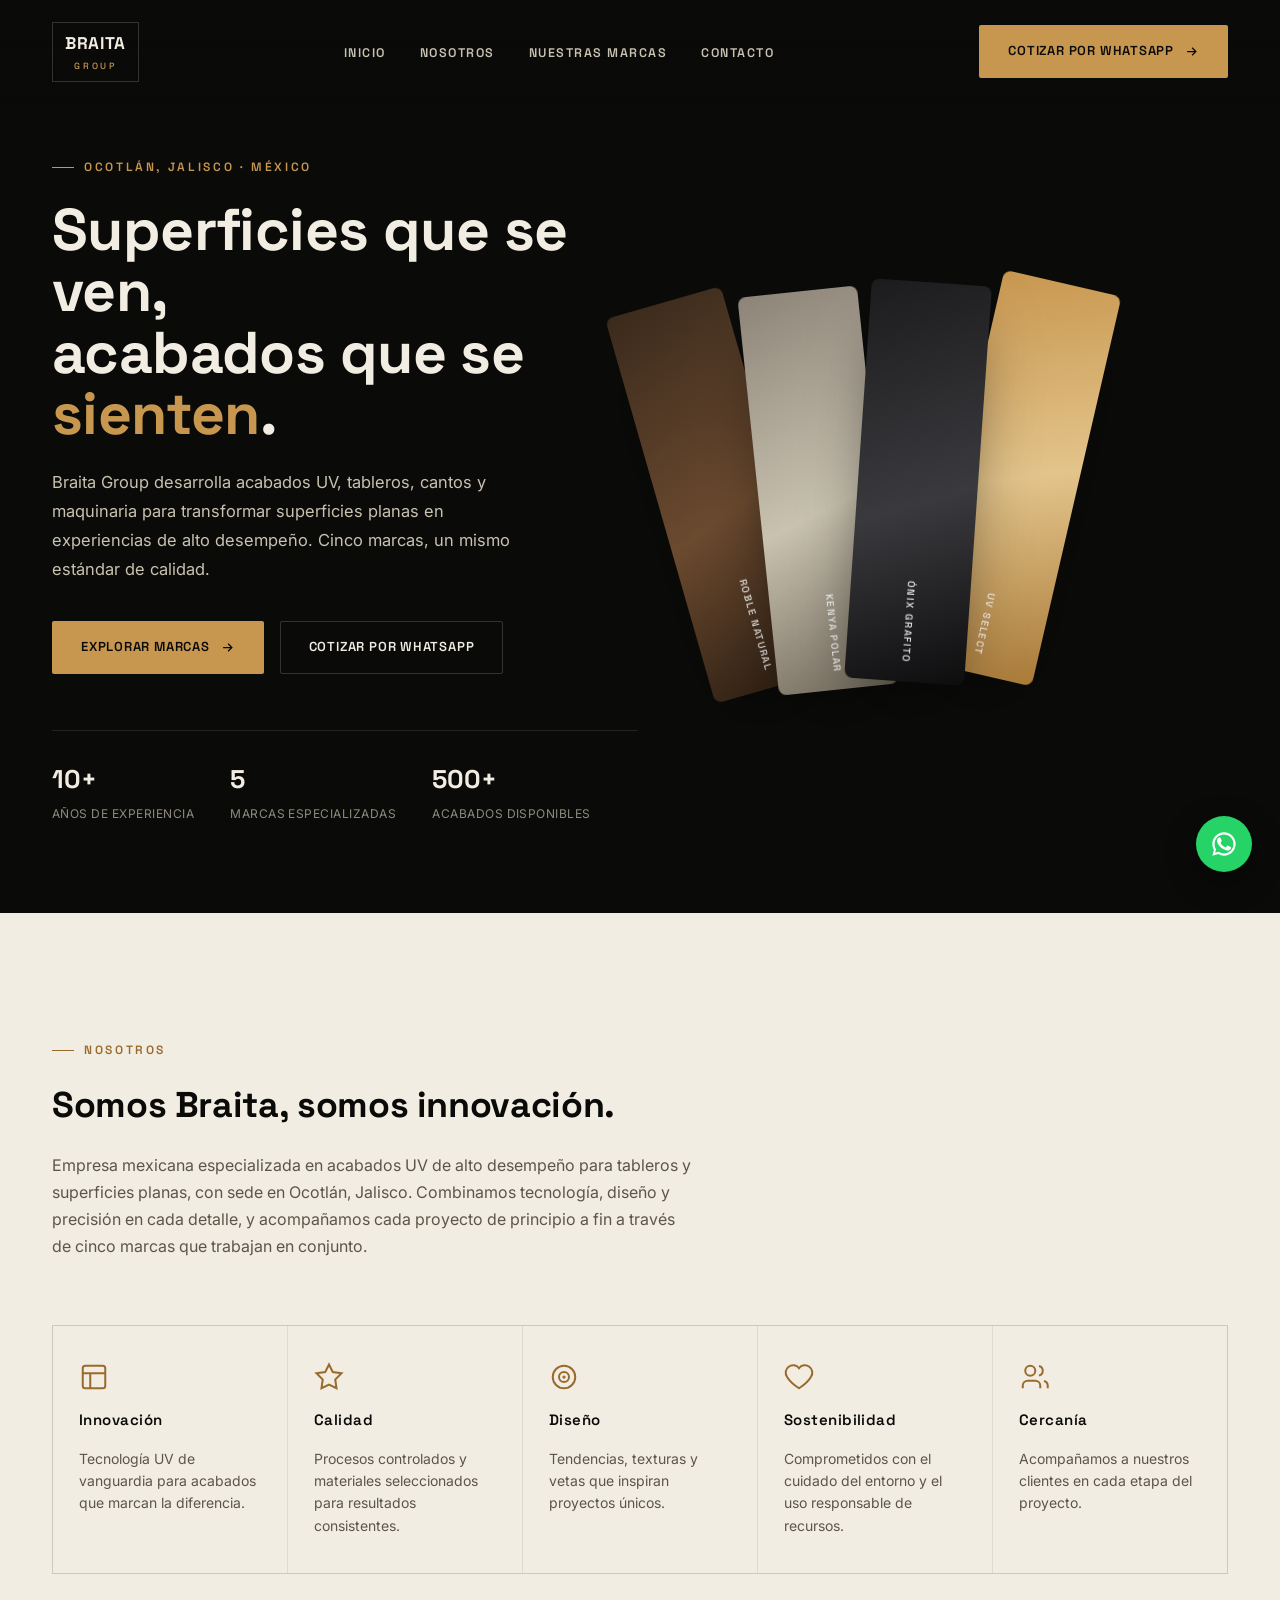
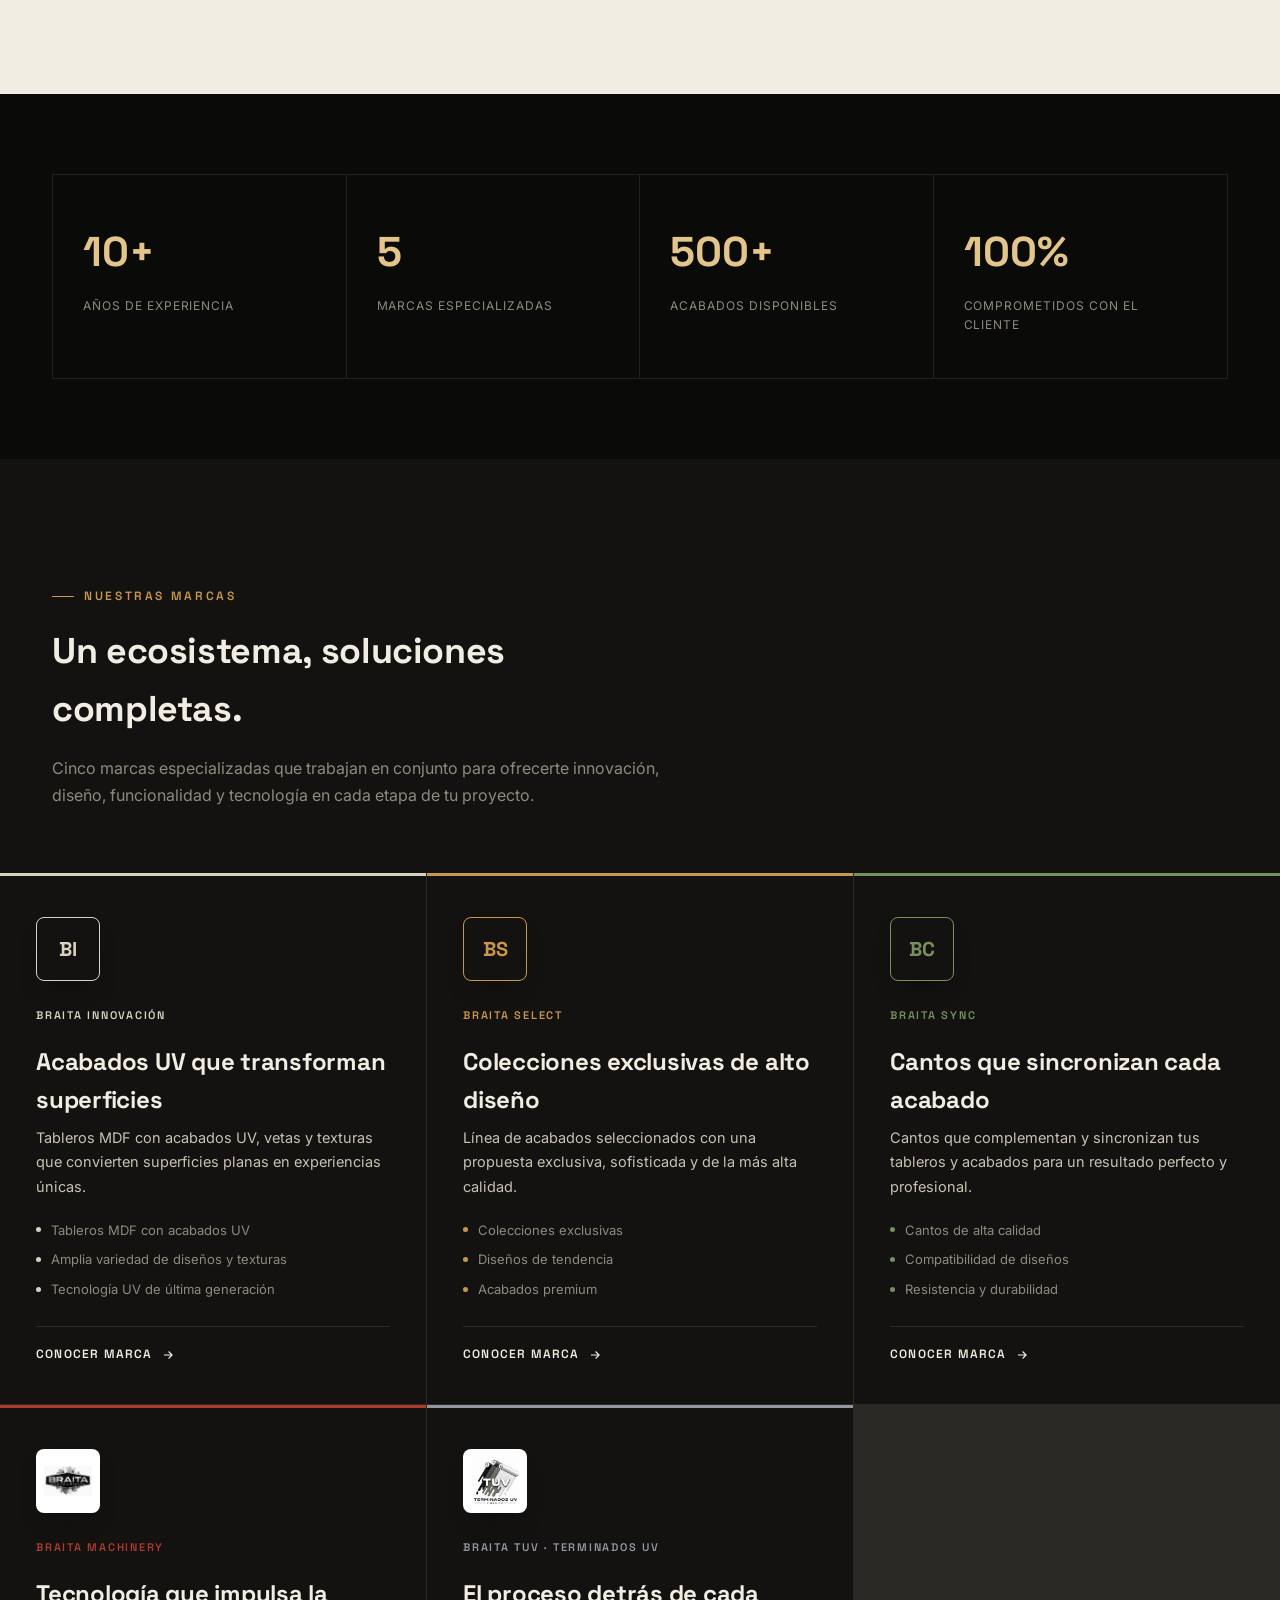
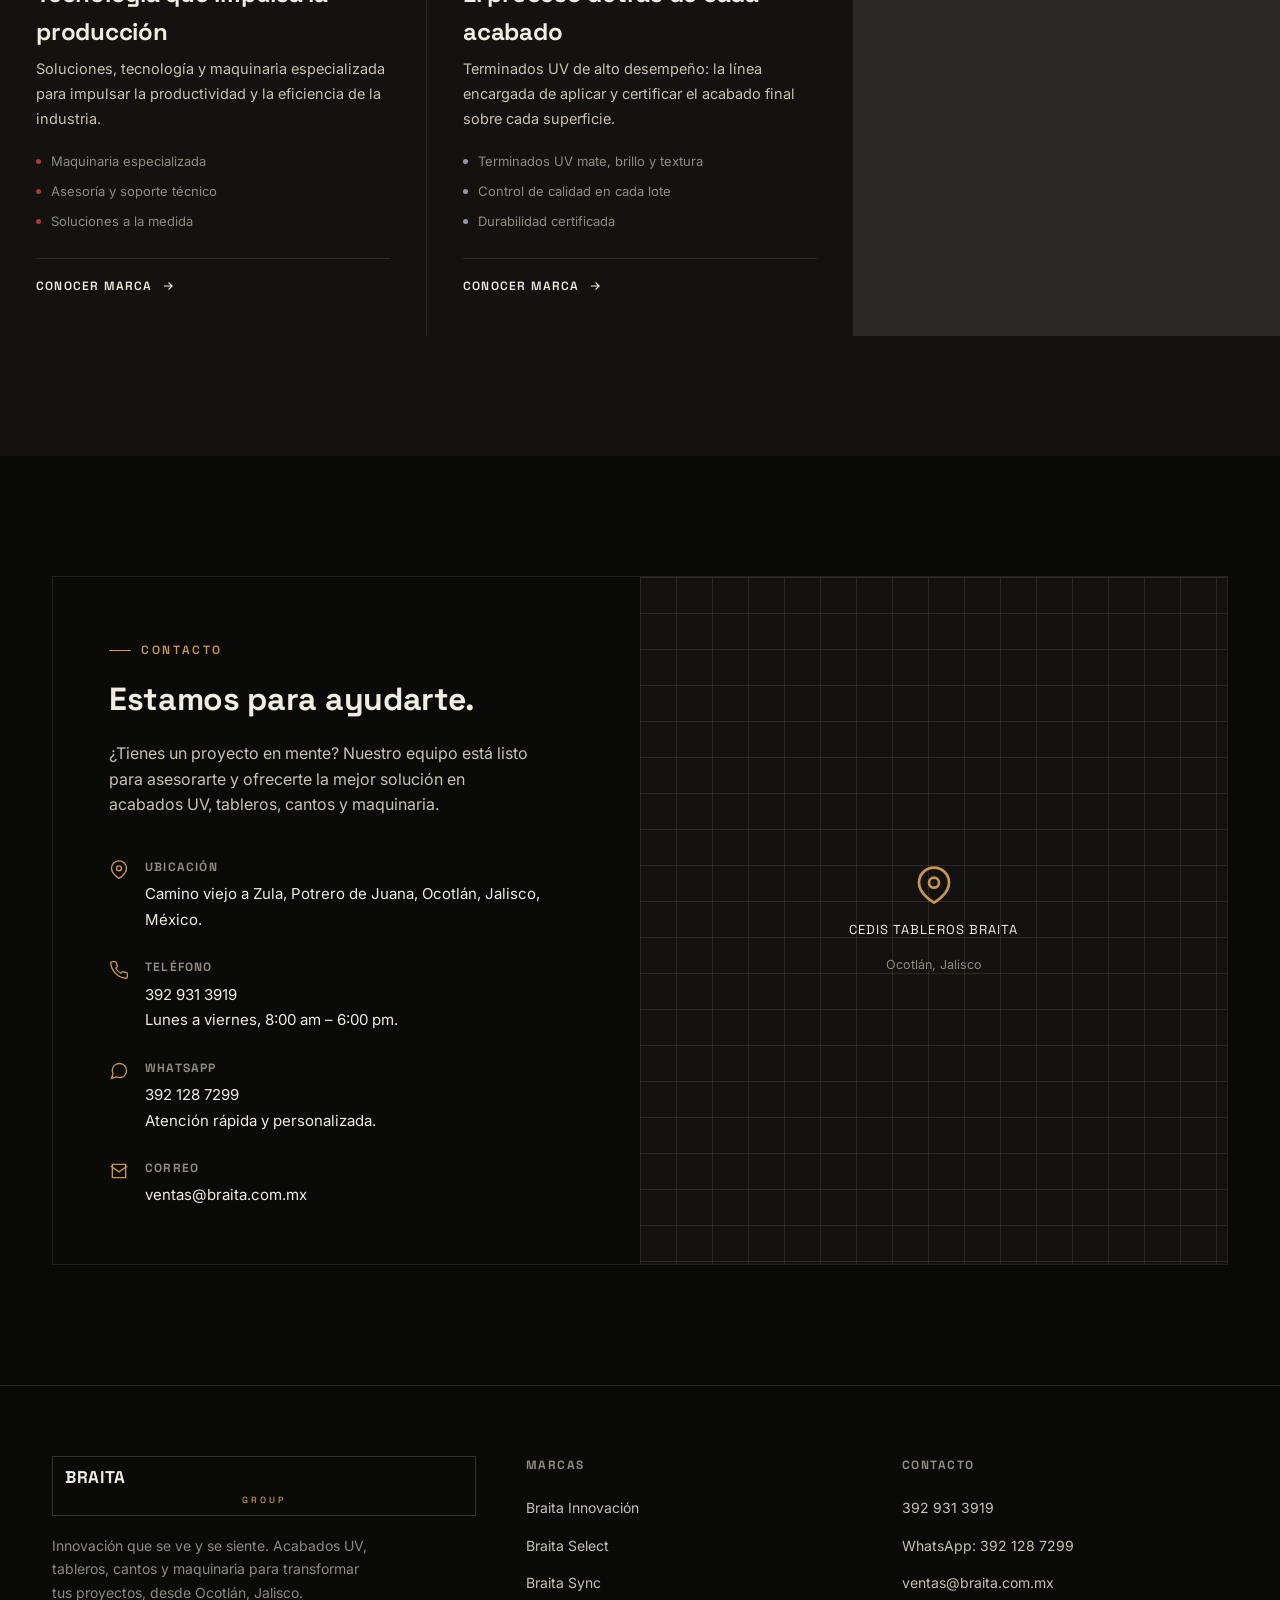
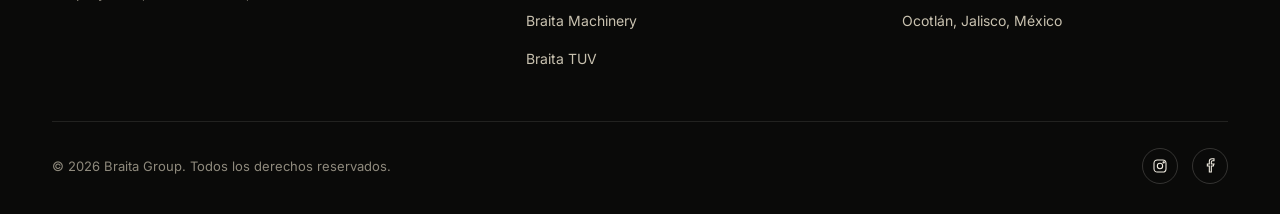
==== index.html @ 239a27f2 "Add files via upload" ====
<!DOCTYPE html>
<html lang="es-MX">
<head>
<meta charset="UTF-8">
<meta name="viewport" content="width=device-width, initial-scale=1.0">
<title>Braita Group — Acabados UV, Tableros y Maquinaria | Ocotlán, Jalisco</title>
<meta name="description" content="Braita Group: acabados UV, tableros MDF, cantos y maquinaria industrial. Cinco marcas especializadas trabajando en conjunto desde Ocotlán, Jalisco.">
<style>
/* ==========================================================================
   BRAITA GROUP — Design tokens
   Display: Space Grotesk / Body: Inter
   ========================================================================== */

@import url('https://fonts.googleapis.com/css2?family=Space+Grotesk:wght@500;600;700&family=Inter:wght@400;500;600&display=swap');

:root{
  /* base */
  --ink-950:#0a0a09;
  --ink-900:#131210;
  --ink-850:#19170f;
  --ink-800:#211e17;
  --line:rgba(243,239,230,0.10);
  --line-strong:rgba(243,239,230,0.18);
  --paper:#f2ede2;
  --paper-dim:#e7e0d0;
  --bone:#c9c2b0;
  --ash:#8f8a7d;

  /* accent */
  --gold:#c8974f;
  --gold-light:#e3c48b;

  /* brand accents */
  --b-innovacion:#d8d2c0;
  --b-select:#c8974f;
  --b-sync:#78915c;
  --b-machinery:#af3a2e;
  --b-tuv:#9497a1;

  --font-display:'Space Grotesk', sans-serif;
  --font-body:'Inter', sans-serif;

  --container:1240px;
  --radius:2px;
  --ease:cubic-bezier(.16,.8,.24,1);
  /* premium, slow, "creamy" curve — soft acceleration, long gentle settle */
  --ease-premium:cubic-bezier(.19,1,.22,1);
  --dur-fast:.4s;
  --dur-medium:.9s;
  --dur-slow:1.4s;
}

*,*::before,*::after{box-sizing:border-box;}
html{scroll-behavior:smooth;}
body{
  margin:0;
  background:var(--ink-950);
  color:var(--paper);
  font-family:var(--font-body);
  font-size:16px;
  line-height:1.6;
  -webkit-font-smoothing:antialiased;
}
img{max-width:100%;display:block;}
a{color:inherit;text-decoration:none;}
ul{list-style:none;margin:0;padding:0;}
h1,h2,h3,h4{font-family:var(--font-display);margin:0;letter-spacing:-0.01em;}
p{margin:0;}
button{font:inherit;}

@media (prefers-reduced-motion: reduce){
  *{animation-duration:0.001ms !important; animation-iteration-count:1 !important; transition-duration:0.001ms !important; scroll-behavior:auto !important;}
}

.wrap{max-width:var(--container);margin:0 auto;padding:0 32px;}

.eyebrow{
  display:inline-flex;align-items:center;gap:10px;
  font-family:var(--font-display);
  font-size:12px;font-weight:600;
  letter-spacing:0.22em;text-transform:uppercase;
  color:var(--gold);
}
.eyebrow::before{
  content:"";width:22px;height:1px;background:var(--gold);
}

.btn{
  display:inline-flex;align-items:center;gap:10px;
  padding:15px 28px;
  font-family:var(--font-display);
  font-size:13px;font-weight:600;
  letter-spacing:0.06em;text-transform:uppercase;
  border-radius:var(--radius);
  border:1px solid transparent;
  cursor:pointer;
  transition:background var(--dur-medium) var(--ease-premium),
             color var(--dur-medium) var(--ease-premium),
             border-color var(--dur-medium) var(--ease-premium),
             transform var(--dur-medium) var(--ease-premium),
             box-shadow var(--dur-medium) var(--ease-premium);
  white-space:nowrap;
}
.btn-primary{background:var(--gold);color:var(--ink-950);}
.btn-primary:hover{background:var(--gold-light);transform:translateY(-2px);box-shadow:0 14px 30px -10px rgba(200,151,79,.45);}
.btn-ghost{border-color:var(--line-strong);color:var(--paper);background:transparent;}
.btn-ghost:hover{border-color:var(--gold);color:var(--gold-light);transform:translateY(-2px);}
.btn svg{width:15px;height:15px;transition:transform var(--dur-medium) var(--ease-premium);}
.btn:hover svg{transform:translateX(4px);}

/* ---------------------------------- HEADER ---------------------------------- */
.site-header{
  position:fixed;top:0;left:0;right:0;z-index:100;
  padding:22px 0;
  background:linear-gradient(180deg, rgba(10,10,9,.92), rgba(10,10,9,0));
  transition:background .35s var(--ease), padding .35s var(--ease), border-color .35s var(--ease);
  border-bottom:1px solid transparent;
}
.site-header.is-scrolled{
  padding:14px 0;
  background:rgba(10,10,9,.86);
  backdrop-filter:blur(10px);
  border-bottom-color:var(--line);
}
.site-header .wrap{display:flex;align-items:center;justify-content:space-between;gap:24px;}

.logo{display:flex;align-items:center;gap:10px;}
.logo-mark{
  border:1px solid var(--line-strong);
  padding:7px 12px;
  font-family:var(--font-display);font-weight:700;font-size:17px;
  letter-spacing:0.04em;
}
.logo-mark span{display:block;font-size:9px;font-weight:500;letter-spacing:0.32em;color:var(--gold);text-align:center;margin-top:2px;}

.main-nav ul{display:flex;gap:34px;}
.main-nav a{
  font-family:var(--font-display);font-size:12.5px;font-weight:600;
  letter-spacing:0.12em;text-transform:uppercase;
  color:var(--bone);
  position:relative;padding-bottom:4px;
  transition:color .25s;
}
.main-nav a::after{
  content:"";position:absolute;left:0;bottom:0;width:0;height:1px;
  background:var(--gold);transition:width .3s var(--ease);
}
.main-nav a:hover{color:var(--paper);}
.main-nav a:hover::after{width:100%;}

.header-actions{display:flex;align-items:center;gap:18px;}
.nav-toggle{display:none;background:none;border:none;color:var(--paper);cursor:pointer;padding:4px;}
.nav-toggle svg{width:24px;height:24px;}

@media (max-width:900px){
  .main-nav{
    position:fixed;inset:0;top:0;
    background:var(--ink-950);
    display:flex;align-items:center;justify-content:center;
    transform:translateX(100%);
    transition:transform .4s var(--ease);
    z-index:99;
  }
  .main-nav.is-open{transform:translateX(0);}
  .main-nav ul{flex-direction:column;align-items:center;gap:30px;}
  .main-nav a{font-size:20px;}
  .header-actions .btn-primary{display:none;}
  .nav-toggle{display:block;z-index:101;}
}

/* ---------------------------------- HERO ---------------------------------- */
.hero{
  position:relative;
  min-height:100vh;
  display:flex;align-items:center;
  padding:150px 0 90px;
  overflow:hidden;
}
.hero .wrap{display:grid;grid-template-columns:1.05fr 0.95fr;gap:60px;align-items:center;}
.hero-copy h1{
  font-size:clamp(2.6rem, 4.6vw, 4.4rem);
  font-weight:700;line-height:1.04;
  color:var(--paper);
}
.hero-copy h1 em{
  font-style:normal;color:var(--gold);
}
.hero-copy .eyebrow{margin-bottom:22px;}
.hero-copy p.lead{
  margin-top:24px;max-width:480px;
  color:var(--bone);font-size:16.5px;line-height:1.75;
}
.hero-actions{display:flex;gap:16px;margin-top:38px;flex-wrap:wrap;}

.hero-meta{display:flex;gap:36px;margin-top:56px;padding-top:28px;border-top:1px solid var(--line);}
.hero-meta div{display:flex;flex-direction:column;gap:4px;}
.hero-meta strong{font-family:var(--font-display);font-size:1.6rem;color:var(--paper);}
.hero-meta span{font-size:12px;letter-spacing:0.04em;color:var(--ash);text-transform:uppercase;}

/* Signature: angled material swatch stack.
   Base position/rotation lives here as a static fallback (no-JS, reduced-motion).
   With JS enabled, script.js drives a single requestAnimationFrame loop that
   blends a slow idle "breathing" float with gentle mouse parallax, writing
   directly to each .swatch's transform — this is the ONLY thing that moves it,
   so there's no fight between CSS :hover rules and JS anymore. */
.swatch-stack{
  position:relative;height:520px;
  display:flex;justify-content:center;align-items:center;
}
.swatch{
  position:absolute;
  width:120px;height:400px;
  border-radius:8px;
  box-shadow:0 30px 70px -22px rgba(0,0,0,.65);
  transition:box-shadow var(--dur-slow) var(--ease-premium);
  will-change:transform;
}
.swatch::after{
  content:attr(data-label);
  position:absolute;bottom:18px;left:50%;transform:translateX(-50%);
  font-family:var(--font-display);font-size:10px;font-weight:600;
  letter-spacing:0.14em;text-transform:uppercase;
  color:rgba(255,255,255,.85);
  writing-mode:vertical-rl;
}
.swatch.s1{background:linear-gradient(160deg,#3b2a1c,#6b4a2f 55%,#2a1c11); left:-40px; transform:rotate(-16deg) translateY(10px);}
.swatch.s2{background:linear-gradient(160deg,#8d8478,#c9c2b0 55%,#726a5c); left:60px;  transform:rotate(-6deg) translateY(-10px); z-index:2;}
.swatch.s3{background:linear-gradient(160deg,#1c1c1e,#3a3a3e 55%,#0d0d0e); left:160px; transform:rotate(4deg) translateY(4px); z-index:3;}
.swatch.s4{background:linear-gradient(160deg,#c8974f,#e3c48b 50%,#a97a38); left:260px; transform:rotate(13deg) translateY(-14px); z-index:1;}
.swatch-stack:hover .swatch{box-shadow:0 40px 90px -20px rgba(0,0,0,.75);}

@media (max-width:900px){
  .hero .wrap{grid-template-columns:1fr;}
  .swatch-stack{height:300px;margin-top:20px;}
  .swatch{width:80px;height:240px;}
  .hero-meta{gap:22px;flex-wrap:wrap;}
}

/* ---------------------------------- SECTION SHELLS ---------------------------------- */
section{position:relative;}
.section-pad{padding:120px 0;}
.band-dark{background:var(--ink-950);}
.band-alt{background:var(--ink-900);}
.band-paper{background:var(--paper);color:var(--ink-950);}
.band-paper .eyebrow{color:#9a6a2c;}
.band-paper .eyebrow::before{background:#9a6a2c;}

.section-head{max-width:640px;margin-bottom:64px;}
.section-head h2{font-size:clamp(1.9rem,2.8vw,2.7rem);font-weight:700;margin-top:16px;}
.section-head p{margin-top:18px;color:var(--ash);font-size:16px;line-height:1.7;}
.band-paper .section-head p{color:#5b5648;}

/* ---------------------------------- ESENCIA (pillars) ---------------------------------- */
.pillars{
  display:grid;grid-template-columns:repeat(5,1fr);gap:1px;
  background:rgba(10,10,9,0.08);
  border:1px solid rgba(10,10,9,0.08);
}
.pillar{
  background:var(--paper);padding:36px 26px;
  display:flex;flex-direction:column;gap:16px;
}
.pillar svg{width:30px;height:30px;stroke:#9a6a2c;}
.pillar h3{font-size:15px;font-weight:600;letter-spacing:0.03em;}
.pillar p{font-size:14px;color:#5b5648;line-height:1.6;}

@media (max-width:900px){
  .pillars{grid-template-columns:repeat(2,1fr);}
}

/* ---------------------------------- STATS ---------------------------------- */
.stats{display:grid;grid-template-columns:repeat(4,1fr);border:1px solid var(--line);}
.stat{
  padding:44px 30px;border-right:1px solid var(--line);
  display:flex;flex-direction:column;gap:10px;
}
.stat:last-child{border-right:none;}
.stat strong{font-family:var(--font-display);font-size:2.6rem;color:var(--gold-light);font-weight:700;}
.stat span{font-size:12px;letter-spacing:0.08em;text-transform:uppercase;color:var(--ash);}

@media (max-width:900px){
  .stats{grid-template-columns:repeat(2,1fr);}
  .stat{border-bottom:1px solid var(--line);}
}

/* ---------------------------------- MARCAS (brand cards) ---------------------------------- */
.brand-grid{display:grid;grid-template-columns:repeat(3,1fr);gap:1px;background:var(--line);}
.brand-card{
  --accent: var(--gold);
  background:var(--ink-900);
  padding:44px 36px 40px;
  min-height:400px;
  display:flex;flex-direction:column;
  position:relative;
  overflow:hidden;
  transition:background var(--dur-slow) var(--ease-premium),
             transform var(--dur-slow) var(--ease-premium),
             box-shadow var(--dur-slow) var(--ease-premium);
}
.brand-card::before{
  content:"";position:absolute;top:0;left:0;right:0;height:3px;
  background:var(--accent);
}
.brand-card::after{
  content:"";position:absolute;right:-40px;top:-40px;width:140px;height:140px;
  border-radius:50%;
  background:var(--accent);opacity:0;filter:blur(40px);
  transition:opacity var(--dur-slow) var(--ease-premium);
}
.brand-card:hover{
  background:var(--ink-850);
  transform:translateY(-8px);
  box-shadow:0 34px 60px -28px rgba(0,0,0,.6);
}
.brand-card:hover::after{opacity:.16;}
.brand-card:hover::after{opacity:.16;}

.brand-card.card-innovacion{--accent:var(--b-innovacion);}
.brand-card.card-select{--accent:var(--b-select);}
.brand-card.card-sync{--accent:var(--b-sync);}
.brand-card.card-machinery{--accent:var(--b-machinery);}
.brand-card.card-tuv{--accent:var(--b-tuv);}

.brand-mark{
  width:64px;height:64px;border-radius:8px;
  background:#fff;
  display:flex;align-items:center;justify-content:center;
  margin-bottom:26px;
  padding:8px;
  box-shadow:0 12px 24px -12px rgba(0,0,0,.5);
}
.brand-mark img{width:100%;height:100%;object-fit:contain;}
.brand-mark.text-mark{
  background:transparent;border:1px solid var(--accent);
  font-family:var(--font-display);font-weight:700;font-size:20px;
  color:var(--accent);
}

.brand-card h3{font-size:1.5rem;font-weight:700;margin-bottom:6px;}
.brand-card .brand-sub{
  font-family:var(--font-display);font-size:11px;font-weight:600;
  letter-spacing:0.16em;text-transform:uppercase;color:var(--accent);
  margin-bottom:18px;
}
.brand-card p.desc{color:var(--bone);font-size:14.5px;line-height:1.7;flex:1;}
.brand-card .feats{margin:20px 0 26px;display:flex;flex-direction:column;gap:9px;}
.brand-card .feats li{
  font-size:13px;color:var(--ash);display:flex;align-items:center;gap:10px;
}
.brand-card .feats li::before{
  content:"";width:5px;height:5px;background:var(--accent);border-radius:50%;flex:none;
}
.brand-card .card-link{
  margin-top:auto;
  display:inline-flex;align-items:center;gap:8px;
  font-family:var(--font-display);font-size:12px;font-weight:600;
  letter-spacing:0.1em;text-transform:uppercase;
  color:var(--paper);
  padding-top:18px;border-top:1px solid var(--line);
}
.brand-card .card-link svg{width:14px;height:14px;transition:transform .3s var(--ease);}
.brand-card:hover .card-link svg{transform:translateX(4px);}
.brand-card.card-wide{grid-column:span 1;}

@media (max-width:1050px){
  .brand-grid{grid-template-columns:repeat(2,1fr);}
}
@media (max-width:640px){
  .brand-grid{grid-template-columns:1fr;}
}

/* ---------------------------------- UBICACION / CONTACTO ---------------------------------- */
.contact-block{
  display:grid;grid-template-columns:1fr 1fr;gap:0;
  border:1px solid var(--line);
}
.contact-info{padding:56px;}
.contact-info h2{font-size:2rem;margin-top:14px;}
.contact-info p.lead{color:var(--bone);margin-top:16px;max-width:420px;}
.info-list{margin-top:40px;display:flex;flex-direction:column;gap:26px;}
.info-list .row{display:flex;gap:16px;align-items:flex-start;}
.info-list svg{width:20px;height:20px;stroke:var(--gold);flex:none;margin-top:2px;}
.info-list strong{display:block;font-family:var(--font-display);font-size:12px;letter-spacing:0.1em;text-transform:uppercase;color:var(--ash);margin-bottom:4px;}
.info-list span, .info-list a{font-size:15px;color:var(--paper);}

.map-visual{
  position:relative;background:var(--ink-900);
  display:flex;align-items:center;justify-content:center;
  min-height:380px;
  background-image:
    linear-gradient(var(--line) 1px, transparent 1px),
    linear-gradient(90deg, var(--line) 1px, transparent 1px);
  background-size:36px 36px;
}
.map-pin{display:flex;flex-direction:column;align-items:center;gap:14px;}
.map-pin svg{width:40px;height:40px;stroke:var(--gold);animation:pulse-pin 2.6s ease-in-out infinite;}
.map-pin span{font-family:var(--font-display);font-size:13px;letter-spacing:0.08em;text-transform:uppercase;color:var(--paper);}
.map-pin small{color:var(--ash);font-size:12.5px;}
@keyframes pulse-pin{0%,100%{transform:translateY(0);}50%{transform:translateY(-8px);}}

@media (max-width:900px){
  .contact-block{grid-template-columns:1fr;}
  .contact-info{padding:40px 28px;}
}

/* ---------------------------------- FOOTER ---------------------------------- */
.site-footer{background:var(--ink-950);border-top:1px solid var(--line);padding:70px 0 30px;}
.footer-top{display:grid;grid-template-columns:1.3fr 1fr 1fr;gap:50px;padding-bottom:50px;border-bottom:1px solid var(--line);}
.footer-brand p{color:var(--ash);margin-top:18px;max-width:320px;font-size:14px;line-height:1.7;}
.footer-col h4{font-family:var(--font-display);font-size:12px;letter-spacing:0.12em;text-transform:uppercase;color:var(--ash);margin-bottom:20px;}
.footer-col ul{display:flex;flex-direction:column;gap:12px;}
.footer-col a{font-size:14px;color:var(--bone);transition:color .2s;}
.footer-col a:hover{color:var(--gold-light);}
.footer-bottom{display:flex;justify-content:space-between;align-items:center;padding-top:26px;flex-wrap:wrap;gap:16px;}
.footer-bottom p{font-size:13px;color:var(--ash);}
.socials{display:flex;gap:14px;}
.socials a{
  width:36px;height:36px;border:1px solid var(--line-strong);border-radius:50%;
  display:flex;align-items:center;justify-content:center;transition:all .25s;
}
.socials a:hover{border-color:var(--gold);color:var(--gold-light);}
.socials svg{width:16px;height:16px;}

@media (max-width:900px){
  .footer-top{grid-template-columns:1fr;gap:36px;}
}

/* ---------------------------------- WHATSAPP FAB ---------------------------------- */
.wa-fab{
  position:fixed;bottom:28px;right:28px;z-index:90;
  width:56px;height:56px;border-radius:50%;
  background:#25D366;display:flex;align-items:center;justify-content:center;
  box-shadow:0 10px 30px rgba(0,0,0,.4);
  transition:transform .25s var(--ease);
}
.wa-fab:hover{transform:scale(1.08);}
.wa-fab svg{width:28px;height:28px;fill:#fff;}

/* ---------------------------------- REVEAL ---------------------------------- */
.reveal{
  opacity:0;
  transform:translateY(34px) scale(.985);
  filter:blur(6px);
  transition:opacity var(--dur-slow) var(--ease-premium),
             transform var(--dur-slow) var(--ease-premium),
             filter var(--dur-slow) var(--ease-premium);
}
.reveal.is-visible{opacity:1;transform:translateY(0) scale(1);filter:blur(0);}

/* stagger children of the brand grid so cards arrive one after another */
.brand-grid.reveal.is-visible .brand-card{
  animation:card-rise var(--dur-slow) var(--ease-premium) both;
}
.brand-grid .brand-card:nth-child(1){animation-delay:.05s;}
.brand-grid .brand-card:nth-child(2){animation-delay:.15s;}
.brand-grid .brand-card:nth-child(3){animation-delay:.25s;}
.brand-grid .brand-card:nth-child(4){animation-delay:.35s;}
.brand-grid .brand-card:nth-child(5){animation-delay:.45s;}
@keyframes card-rise{
  from{opacity:0;transform:translateY(26px);}
  to{opacity:1;transform:translateY(0);}
}

</style>
</head>
<body>

<!-- ============================= HEADER ============================= -->
<header class="site-header">
  <div class="wrap">
    <a href="index.html" class="logo">
      <div class="logo-mark">BRAITA<span>GROUP</span></div>
    </a>

    <nav class="main-nav">
      <ul>
        <li><a href="index.html">Inicio</a></li>
        <li><a href="#nosotros">Nosotros</a></li>
        <li><a href="#marcas">Nuestras Marcas</a></li>
        <li><a href="#ubicacion">Contacto</a></li>
      </ul>
    </nav>

    <div class="header-actions">
      <a class="btn btn-primary" href="https://wa.me/523921287299" target="_blank" rel="noopener">
        Cotizar por WhatsApp
        <svg viewBox="0 0 24 24" fill="none" stroke="currentColor" stroke-width="2"><path d="M5 12h14M13 6l6 6-6 6"/></svg>
      </a>
      <button class="nav-toggle" aria-label="Abrir menú" aria-expanded="false">
        <svg viewBox="0 0 24 24" fill="none" stroke="currentColor" stroke-width="2"><path d="M4 6h16M4 12h16M4 18h16"/></svg>
      </button>
    </div>
  </div>
</header>

<main>

  <!-- ============================= HERO ============================= -->
  <section class="hero">
    <div class="wrap">
      <div class="hero-copy">
        <span class="eyebrow">Ocotlán, Jalisco · México</span>
        <h1>Superficies que se ven,<br>acabados que se <em>sienten</em>.</h1>
        <p class="lead">Braita Group desarrolla acabados UV, tableros, cantos y maquinaria para transformar superficies planas en experiencias de alto desempeño. Cinco marcas, un mismo estándar de calidad.</p>
        <div class="hero-actions">
          <a class="btn btn-primary" href="#marcas">
            Explorar marcas
            <svg viewBox="0 0 24 24" fill="none" stroke="currentColor" stroke-width="2"><path d="M5 12h14M13 6l6 6-6 6"/></svg>
          </a>
          <a class="btn btn-ghost" href="https://wa.me/523921287299" target="_blank" rel="noopener">Cotizar por WhatsApp</a>
        </div>

        <div class="hero-meta">
          <div><strong>10+</strong><span>Años de experiencia</span></div>
          <div><strong>5</strong><span>Marcas especializadas</span></div>
          <div><strong>500+</strong><span>Acabados disponibles</span></div>
        </div>
      </div>

      <div class="swatch-stack" aria-hidden="true">
        <div class="swatch s1" data-label="Roble Natural"></div>
        <div class="swatch s2" data-label="Kenya Polar"></div>
        <div class="swatch s3" data-label="Ónix Grafito"></div>
        <div class="swatch s4" data-label="UV Select"></div>
      </div>
    </div>
  </section>

  <!-- ============================= NOSOTROS ============================= -->
  <section id="nosotros" class="band-paper section-pad">
    <div class="wrap">
      <div class="section-head reveal">
        <span class="eyebrow">Nosotros</span>
        <h2>Somos Braita, somos innovación.</h2>
        <p>Empresa mexicana especializada en acabados UV de alto desempeño para tableros y superficies planas, con sede en Ocotlán, Jalisco. Combinamos tecnología, diseño y precisión en cada detalle, y acompañamos cada proyecto de principio a fin a través de cinco marcas que trabajan en conjunto.</p>
      </div>

      <div class="pillars reveal">
        <div class="pillar">
          <svg viewBox="0 0 24 24" fill="none" stroke-width="1.6"><rect x="3" y="3" width="18" height="18" rx="2"/><path d="M3 9h18M9 21V9"/></svg>
          <h3>Innovación</h3>
          <p>Tecnología UV de vanguardia para acabados que marcan la diferencia.</p>
        </div>
        <div class="pillar">
          <svg viewBox="0 0 24 24" fill="none" stroke-width="1.6"><path d="M12 2l3 6 7 1-5 5 1 7-6-3-6 3 1-7-5-5 7-1z"/></svg>
          <h3>Calidad</h3>
          <p>Procesos controlados y materiales seleccionados para resultados consistentes.</p>
        </div>
        <div class="pillar">
          <svg viewBox="0 0 24 24" fill="none" stroke-width="1.6"><circle cx="12" cy="12" r="9"/><circle cx="12" cy="12" r="4"/><circle cx="12" cy="12" r="0.5" fill="currentColor"/></svg>
          <h3>Diseño</h3>
          <p>Tendencias, texturas y vetas que inspiran proyectos únicos.</p>
        </div>
        <div class="pillar">
          <svg viewBox="0 0 24 24" fill="none" stroke-width="1.6"><path d="M12 21s-7-4.5-9.5-9A5.5 5.5 0 0112 5a5.5 5.5 0 019.5 7c-2.5 4.5-9.5 9-9.5 9z"/></svg>
          <h3>Sostenibilidad</h3>
          <p>Comprometidos con el cuidado del entorno y el uso responsable de recursos.</p>
        </div>
        <div class="pillar">
          <svg viewBox="0 0 24 24" fill="none" stroke-width="1.6"><path d="M17 21v-2a4 4 0 00-4-4H7a4 4 0 00-4 4v2"/><circle cx="9" cy="7" r="4"/><path d="M23 21v-2a4 4 0 00-3-3.87"/><path d="M16 3.13a4 4 0 010 7.75"/></svg>
          <h3>Cercanía</h3>
          <p>Acompañamos a nuestros clientes en cada etapa del proyecto.</p>
        </div>
      </div>
    </div>
  </section>

  <!-- ============================= STATS ============================= -->
  <section class="band-dark section-pad" style="padding-top:80px;padding-bottom:80px;">
    <div class="wrap reveal">
      <div class="stats">
        <div class="stat"><strong>10+</strong><span>Años de experiencia</span></div>
        <div class="stat"><strong>5</strong><span>Marcas especializadas</span></div>
        <div class="stat"><strong>500+</strong><span>Acabados disponibles</span></div>
        <div class="stat"><strong>100%</strong><span>Comprometidos con el cliente</span></div>
      </div>
    </div>
  </section>

  <!-- ============================= MARCAS ============================= -->
  <section id="marcas" class="band-alt section-pad">
    <div class="wrap">
      <div class="section-head reveal">
        <span class="eyebrow">Nuestras marcas</span>
        <h2>Un ecosistema, soluciones completas.</h2>
        <p>Cinco marcas especializadas que trabajan en conjunto para ofrecerte innovación, diseño, funcionalidad y tecnología en cada etapa de tu proyecto.</p>
      </div>
    </div>

    <div class="brand-grid reveal">

      <!-- Innovación -->
      <a href="braita-innovacion.html" class="brand-card card-innovacion">
        <div class="brand-mark text-mark">BI</div>
        <div class="brand-sub">Braita Innovación</div>
        <h3>Acabados UV que transforman superficies</h3>
        <p class="desc">Tableros MDF con acabados UV, vetas y texturas que convierten superficies planas en experiencias únicas.</p>
        <ul class="feats">
          <li>Tableros MDF con acabados UV</li>
          <li>Amplia variedad de diseños y texturas</li>
          <li>Tecnología UV de última generación</li>
        </ul>
        <span class="card-link">Conocer marca <svg viewBox="0 0 24 24" fill="none" stroke="currentColor" stroke-width="2"><path d="M5 12h14M13 6l6 6-6 6"/></svg></span>
      </a>

      <!-- Select -->
      <a href="braita-select.html" class="brand-card card-select">
        <div class="brand-mark text-mark">BS</div>
        <div class="brand-sub">Braita Select</div>
        <h3>Colecciones exclusivas de alto diseño</h3>
        <p class="desc">Línea de acabados seleccionados con una propuesta exclusiva, sofisticada y de la más alta calidad.</p>
        <ul class="feats">
          <li>Colecciones exclusivas</li>
          <li>Diseños de tendencia</li>
          <li>Acabados premium</li>
        </ul>
        <span class="card-link">Conocer marca <svg viewBox="0 0 24 24" fill="none" stroke="currentColor" stroke-width="2"><path d="M5 12h14M13 6l6 6-6 6"/></svg></span>
      </a>

      <!-- Sync -->
      <a href="braita-sync.html" class="brand-card card-sync">
        <div class="brand-mark text-mark">BC</div>
        <div class="brand-sub">Braita Sync</div>
        <h3>Cantos que sincronizan cada acabado</h3>
        <p class="desc">Cantos que complementan y sincronizan tus tableros y acabados para un resultado perfecto y profesional.</p>
        <ul class="feats">
          <li>Cantos de alta calidad</li>
          <li>Compatibilidad de diseños</li>
          <li>Resistencia y durabilidad</li>
        </ul>
        <span class="card-link">Conocer marca <svg viewBox="0 0 24 24" fill="none" stroke="currentColor" stroke-width="2"><path d="M5 12h14M13 6l6 6-6 6"/></svg></span>
      </a>

      <!-- Machinery -->
      <a href="braita-machinery.html" class="brand-card card-machinery">
        <div class="brand-mark"><img src="[data-uri]" alt="Braita Machinery"></div>
        <div class="brand-sub">Braita Machinery</div>
        <h3>Tecnología que impulsa la producción</h3>
        <p class="desc">Soluciones, tecnología y maquinaria especializada para impulsar la productividad y la eficiencia de la industria.</p>
        <ul class="feats">
          <li>Maquinaria especializada</li>
          <li>Asesoría y soporte técnico</li>
          <li>Soluciones a la medida</li>
        </ul>
        <span class="card-link">Conocer marca <svg viewBox="0 0 24 24" fill="none" stroke="currentColor" stroke-width="2"><path d="M5 12h14M13 6l6 6-6 6"/></svg></span>
      </a>

      <!-- TUV -->
      <a href="braita-tuv.html" class="brand-card card-tuv">
        <div class="brand-mark"><img src="[data-uri]" alt="Braita TUV — Terminados UV"></div>
        <div class="brand-sub">Braita TUV · Terminados UV</div>
        <h3>El proceso detrás de cada acabado</h3>
        <p class="desc">Terminados UV de alto desempeño: la línea encargada de aplicar y certificar el acabado final sobre cada superficie.</p>
        <ul class="feats">
          <li>Terminados UV mate, brillo y textura</li>
          <li>Control de calidad en cada lote</li>
          <li>Durabilidad certificada</li>
        </ul>
        <span class="card-link">Conocer marca <svg viewBox="0 0 24 24" fill="none" stroke="currentColor" stroke-width="2"><path d="M5 12h14M13 6l6 6-6 6"/></svg></span>
      </a>

    </div>
  </section>

  <!-- ============================= UBICACIÓN / CONTACTO ============================= -->
  <section id="ubicacion" class="band-dark section-pad">
    <div class="wrap reveal">
      <div class="contact-block">
        <div class="contact-info">
          <span class="eyebrow">Contacto</span>
          <h2>Estamos para ayudarte.</h2>
          <p class="lead">¿Tienes un proyecto en mente? Nuestro equipo está listo para asesorarte y ofrecerte la mejor solución en acabados UV, tableros, cantos y maquinaria.</p>

          <div class="info-list">
            <div class="row">
              <svg viewBox="0 0 24 24" fill="none" stroke-width="1.6"><path d="M21 10c0 7-9 12-9 12s-9-5-9-12a9 9 0 1118 0z"/><circle cx="12" cy="10" r="3"/></svg>
              <div><strong>Ubicación</strong><span>Camino viejo a Zula, Potrero de Juana, Ocotlán, Jalisco, México.</span></div>
            </div>
            <div class="row">
              <svg viewBox="0 0 24 24" fill="none" stroke-width="1.6"><path d="M22 16.92v3a2 2 0 01-2.18 2 19.79 19.79 0 01-8.63-3.07 19.5 19.5 0 01-6-6 19.79 19.79 0 01-3.07-8.67A2 2 0 014.11 2h3a2 2 0 012 1.72c.127.96.361 1.903.7 2.81a2 2 0 01-.45 2.11L8.09 9.91a16 16 0 006 6l1.27-1.27a2 2 0 012.11-.45c.907.339 1.85.573 2.81.7A2 2 0 0122 16.92z"/></svg>
              <div><strong>Teléfono</strong><a href="tel:+523929313919">392 931 3919</a><br><span>Lunes a viernes, 8:00 am – 6:00 pm.</span></div>
            </div>
            <div class="row">
              <svg viewBox="0 0 24 24" fill="none" stroke-width="1.6"><path d="M21 11.5a8.38 8.38 0 01-.9 3.8 8.5 8.5 0 01-7.6 4.7 8.38 8.38 0 01-3.8-.9L3 21l1.9-5.7a8.38 8.38 0 01-.9-3.8 8.5 8.5 0 014.7-7.6 8.38 8.38 0 013.8-.9h.5a8.48 8.48 0 018 8v.5z"/></svg>
              <div><strong>WhatsApp</strong><a href="https://wa.me/523921287299" target="_blank" rel="noopener">392 128 7299</a><br><span>Atención rápida y personalizada.</span></div>
            </div>
            <div class="row">
              <svg viewBox="0 0 24 24" fill="none" stroke-width="1.6"><path d="M4 4h16v16H4z"/><path d="M22 6l-10 7L2 6"/></svg>
              <div><strong>Correo</strong><a href="mailto:ventas@braita.com.mx">ventas@braita.com.mx</a></div>
            </div>
          </div>
        </div>

        <div class="map-visual">
          <div class="map-pin">
            <svg viewBox="0 0 24 24" fill="none" stroke-width="1.6"><path d="M21 10c0 7-9 12-9 12s-9-5-9-12a9 9 0 1118 0z"/><circle cx="12" cy="10" r="3"/></svg>
            <span>Cedis Tableros Braita</span>
            <small>Ocotlán, Jalisco</small>
          </div>
        </div>
      </div>
    </div>
  </section>

</main>

<!-- ============================= FOOTER ============================= -->
<footer class="site-footer">
  <div class="wrap">
    <div class="footer-top">
      <div class="footer-brand">
        <div class="logo-mark">BRAITA<span>GROUP</span></div>
        <p>Innovación que se ve y se siente. Acabados UV, tableros, cantos y maquinaria para transformar tus proyectos, desde Ocotlán, Jalisco.</p>
      </div>
      <div class="footer-col">
        <h4>Marcas</h4>
        <ul>
          <li><a href="braita-innovacion.html">Braita Innovación</a></li>
          <li><a href="braita-select.html">Braita Select</a></li>
          <li><a href="braita-sync.html">Braita Sync</a></li>
          <li><a href="braita-machinery.html">Braita Machinery</a></li>
          <li><a href="braita-tuv.html">Braita TUV</a></li>
        </ul>
      </div>
      <div class="footer-col">
        <h4>Contacto</h4>
        <ul>
          <li><a href="tel:+523929313919">392 931 3919</a></li>
          <li><a href="https://wa.me/523921287299" target="_blank" rel="noopener">WhatsApp: 392 128 7299</a></li>
          <li><a href="mailto:ventas@braita.com.mx">ventas@braita.com.mx</a></li>
          <li><a href="#ubicacion">Ocotlán, Jalisco, México</a></li>
        </ul>
      </div>
    </div>

    <div class="footer-bottom">
      <p>&copy; <span data-year>2026</span> Braita Group. Todos los derechos reservados.</p>
      <div class="socials">
        <a href="#" aria-label="Instagram" target="_blank" rel="noopener">
          <svg viewBox="0 0 24 24" fill="none" stroke="currentColor" stroke-width="1.6"><rect x="3" y="3" width="18" height="18" rx="5"/><circle cx="12" cy="12" r="4"/><circle cx="17.5" cy="6.5" r="1"/></svg>
        </a>
        <a href="#" aria-label="Facebook" target="_blank" rel="noopener">
          <svg viewBox="0 0 24 24" fill="none" stroke="currentColor" stroke-width="1.6"><path d="M14 9V6a2 2 0 012-2h2V1h-3a4 4 0 00-4 4v4H8v3h3v9h3v-9h3l1-3h-4z"/></svg>
        </a>
      </div>
    </div>
  </div>
</footer>

<a class="wa-fab" href="https://wa.me/523921287299" target="_blank" rel="noopener" aria-label="Cotizar por WhatsApp">
  <svg viewBox="0 0 24 24"><path d="M17.472 14.382c-.297-.149-1.758-.867-2.03-.967-.273-.099-.471-.148-.67.15-.197.297-.767.966-.94 1.164-.173.199-.347.223-.644.075-.297-.15-1.255-.463-2.39-1.475-.883-.788-1.48-1.761-1.653-2.059-.173-.297-.018-.458.13-.606.134-.133.298-.347.446-.52.149-.174.198-.298.298-.497.099-.198.05-.371-.025-.52-.075-.149-.669-1.612-.916-2.207-.242-.579-.487-.5-.669-.51-.173-.008-.371-.01-.57-.01-.198 0-.52.074-.792.372-.272.297-1.04 1.016-1.04 2.479 0 1.462 1.065 2.875 1.213 3.074.149.198 2.096 3.2 5.077 4.487.709.306 1.262.489 1.694.625.712.226 1.36.194 1.872.118.571-.085 1.758-.719 2.006-1.413.248-.694.248-1.289.173-1.413-.074-.124-.272-.198-.57-.347z"/><path d="M12.004 2C6.486 2 2.004 6.482 2.004 12c0 1.85.505 3.58 1.38 5.065L2 22l5.06-1.362A9.94 9.94 0 0012.004 22C17.522 22 22 17.518 22 12S17.522 2 12.004 2zm0 18.086a8.05 8.05 0 01-4.31-1.246l-.31-.184-3.005.808.812-2.933-.202-.302A8.06 8.06 0 013.918 12c0-4.464 3.632-8.086 8.086-8.086 4.454 0 8.086 3.622 8.086 8.086 0 4.464-3.632 8.086-8.086 8.086z"/></svg>
</a>

<script>
// ============================================================
// BRAITA GROUP — hub interactions (vanilla JS, no dependencies)
// ============================================================

document.addEventListener('DOMContentLoaded', () => {

  /* ---- Sticky header state ---- */
  const header = document.querySelector('.site-header');
  const onScroll = () => {
    if (window.scrollY > 40) header.classList.add('is-scrolled');
    else header.classList.remove('is-scrolled');
  };
  onScroll();
  window.addEventListener('scroll', onScroll, { passive: true });

  /* ---- Mobile nav toggle ---- */
  const navToggle = document.querySelector('.nav-toggle');
  const mainNav = document.querySelector('.main-nav');
  if (navToggle && mainNav) {
    navToggle.addEventListener('click', () => {
      const isOpen = mainNav.classList.toggle('is-open');
      navToggle.setAttribute('aria-expanded', isOpen);
      document.body.style.overflow = isOpen ? 'hidden' : '';
    });
    mainNav.querySelectorAll('a').forEach(link => {
      link.addEventListener('click', () => {
        mainNav.classList.remove('is-open');
        document.body.style.overflow = '';
      });
    });
  }

  /* ---- Scroll reveal ---- */
  const revealEls = document.querySelectorAll('.reveal');
  if ('IntersectionObserver' in window) {
    const io = new IntersectionObserver((entries) => {
      entries.forEach(entry => {
        if (entry.isIntersecting) {
          entry.target.classList.add('is-visible');
          io.unobserve(entry.target);
        }
      });
    }, { threshold: 0.15, rootMargin: '0px 0px -40px 0px' });
    revealEls.forEach(el => io.observe(el));
  } else {
    revealEls.forEach(el => el.classList.add('is-visible'));
  }

  /* ---- Hero swatch stack ----------------------------------------------
     One single animation loop drives every swatch's transform:
       1) a slow sinusoidal "idle float" so the stack always feels alive
       2) a gentle parallax offset that follows the mouse
     Nothing else touches .swatch's transform, so there's no fighting
     between CSS :hover rules and JS anymore — motion stays smooth and
     continuous instead of "jumping" at a hover boundary. ------------------ */
  const stack = document.querySelector('.swatch-stack');
  const prefersReducedMotion = window.matchMedia('(prefers-reduced-motion: reduce)').matches;

  if (stack && !prefersReducedMotion) {
    const swatchEls = Array.from(stack.querySelectorAll('.swatch'));

    // base rotation (deg) + idle float amplitude/speed/phase per swatch
    const config = [
      { rot: -16, floatAmp: 9,  speed: 0.00034, phase: 0.0 },
      { rot: -6,  floatAmp: 7,  speed: 0.00041, phase: 1.3 },
      { rot: 4,   floatAmp: 8,  speed: 0.00038, phase: 2.6 },
      { rot: 13,  floatAmp: 10, speed: 0.00037, phase: 4.0 },
    ];

    let targetX = 0, targetY = 0;   // where the mouse wants the stack to lean
    let currentX = 0, currentY = 0; // smoothed (eased) current lean

    stack.addEventListener('mousemove', (e) => {
      const rect = stack.getBoundingClientRect();
      targetX = ((e.clientX - rect.left) / rect.width - 0.5) * 2;   // -1..1
      targetY = ((e.clientY - rect.top) / rect.height - 0.5) * 2;   // -1..1
    });
    stack.addEventListener('mouseleave', () => { targetX = 0; targetY = 0; });

    function tick(time) {
      // ease the current lean toward the target — this is what makes the
      // mouse-follow feel "creamy" instead of snapping to the cursor
      currentX += (targetX - currentX) * 0.045;
      currentY += (targetY - currentY) * 0.045;

      swatchEls.forEach((el, i) => {
        const c = config[i];
        const depth = (i + 1) * 6;               // farther swatches move a touch more
        const floatY = Math.sin(time * c.speed + c.phase) * c.floatAmp;
        const px = currentX * depth;
        const py = currentY * depth * 0.6 + floatY;
        el.style.transform = `translate(${px.toFixed(2)}px, ${py.toFixed(2)}px) rotate(${c.rot}deg)`;
      });

      requestAnimationFrame(tick);
    }
    requestAnimationFrame(tick);
  }

  /* ---- Current year in footer ---- */
  const yearEl = document.querySelector('[data-year]');
  if (yearEl) yearEl.textContent = new Date().getFullYear();

});

</script>
</body>
</html>
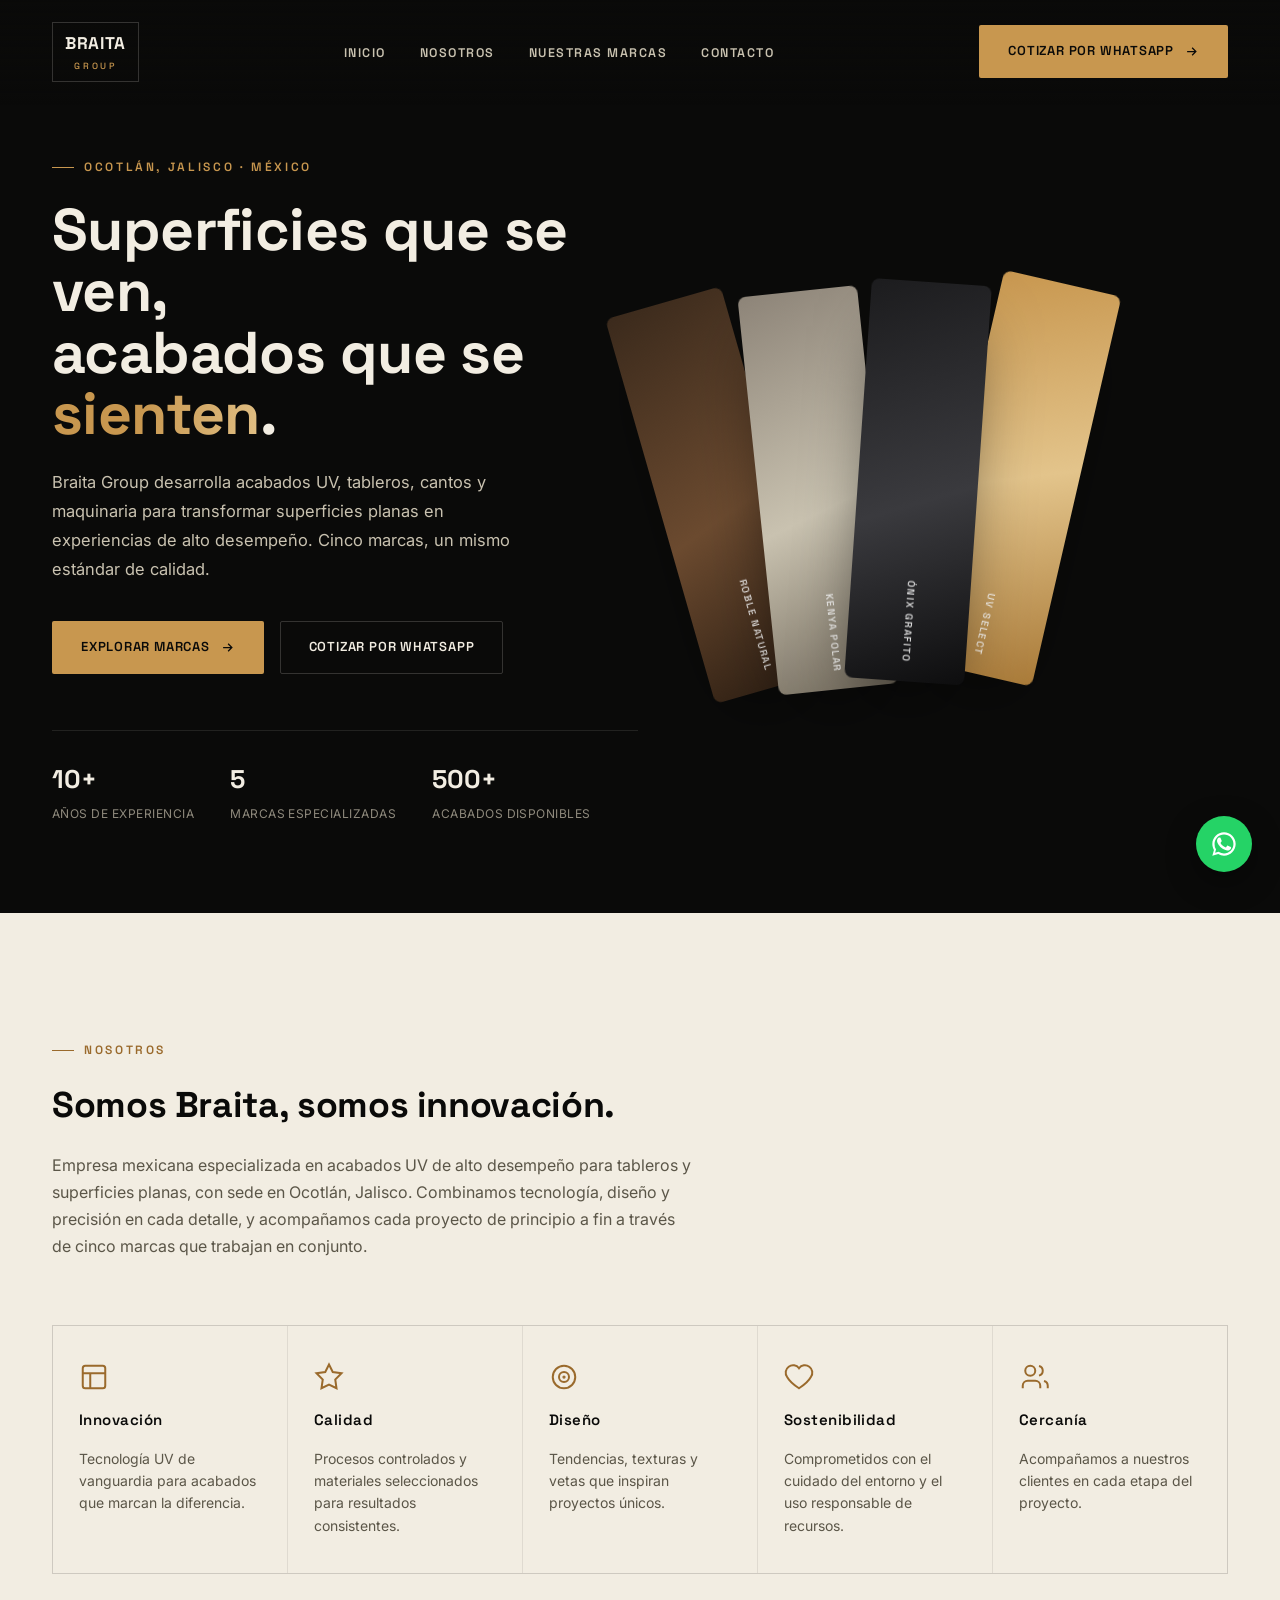
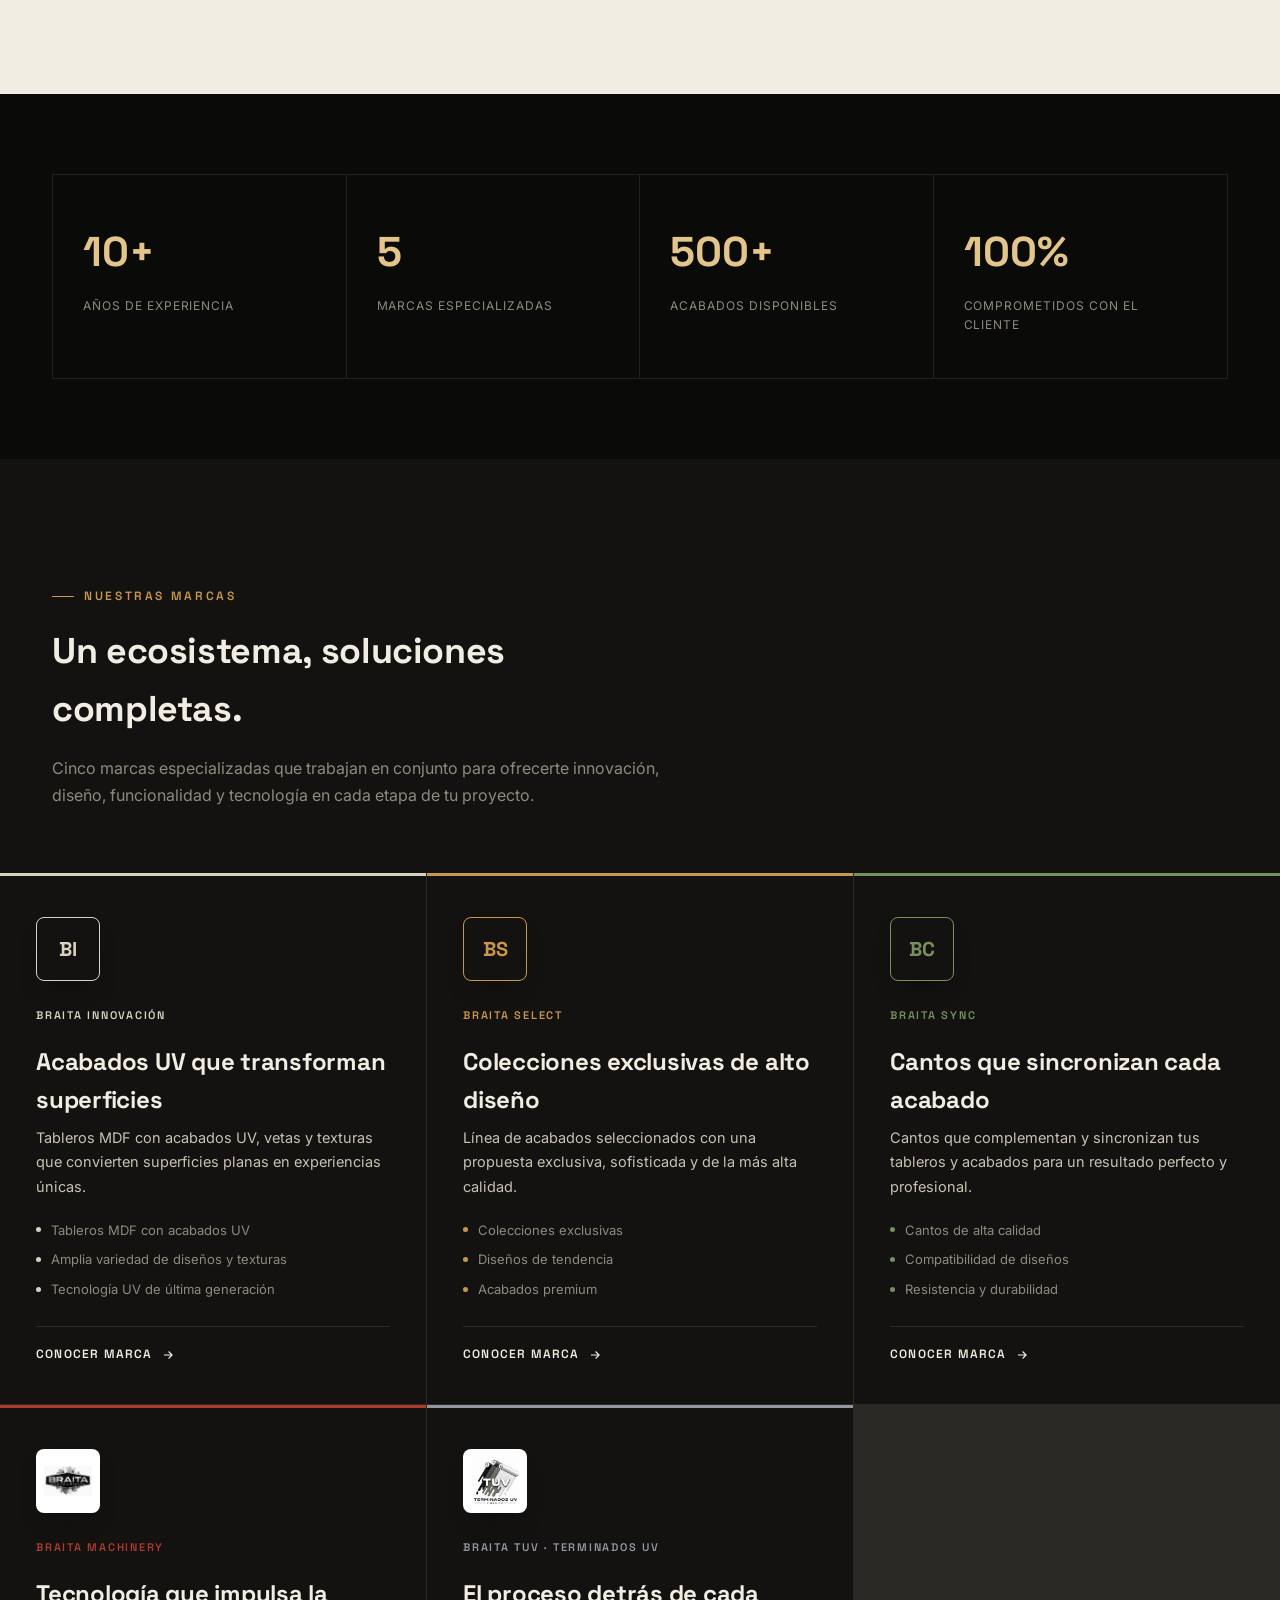
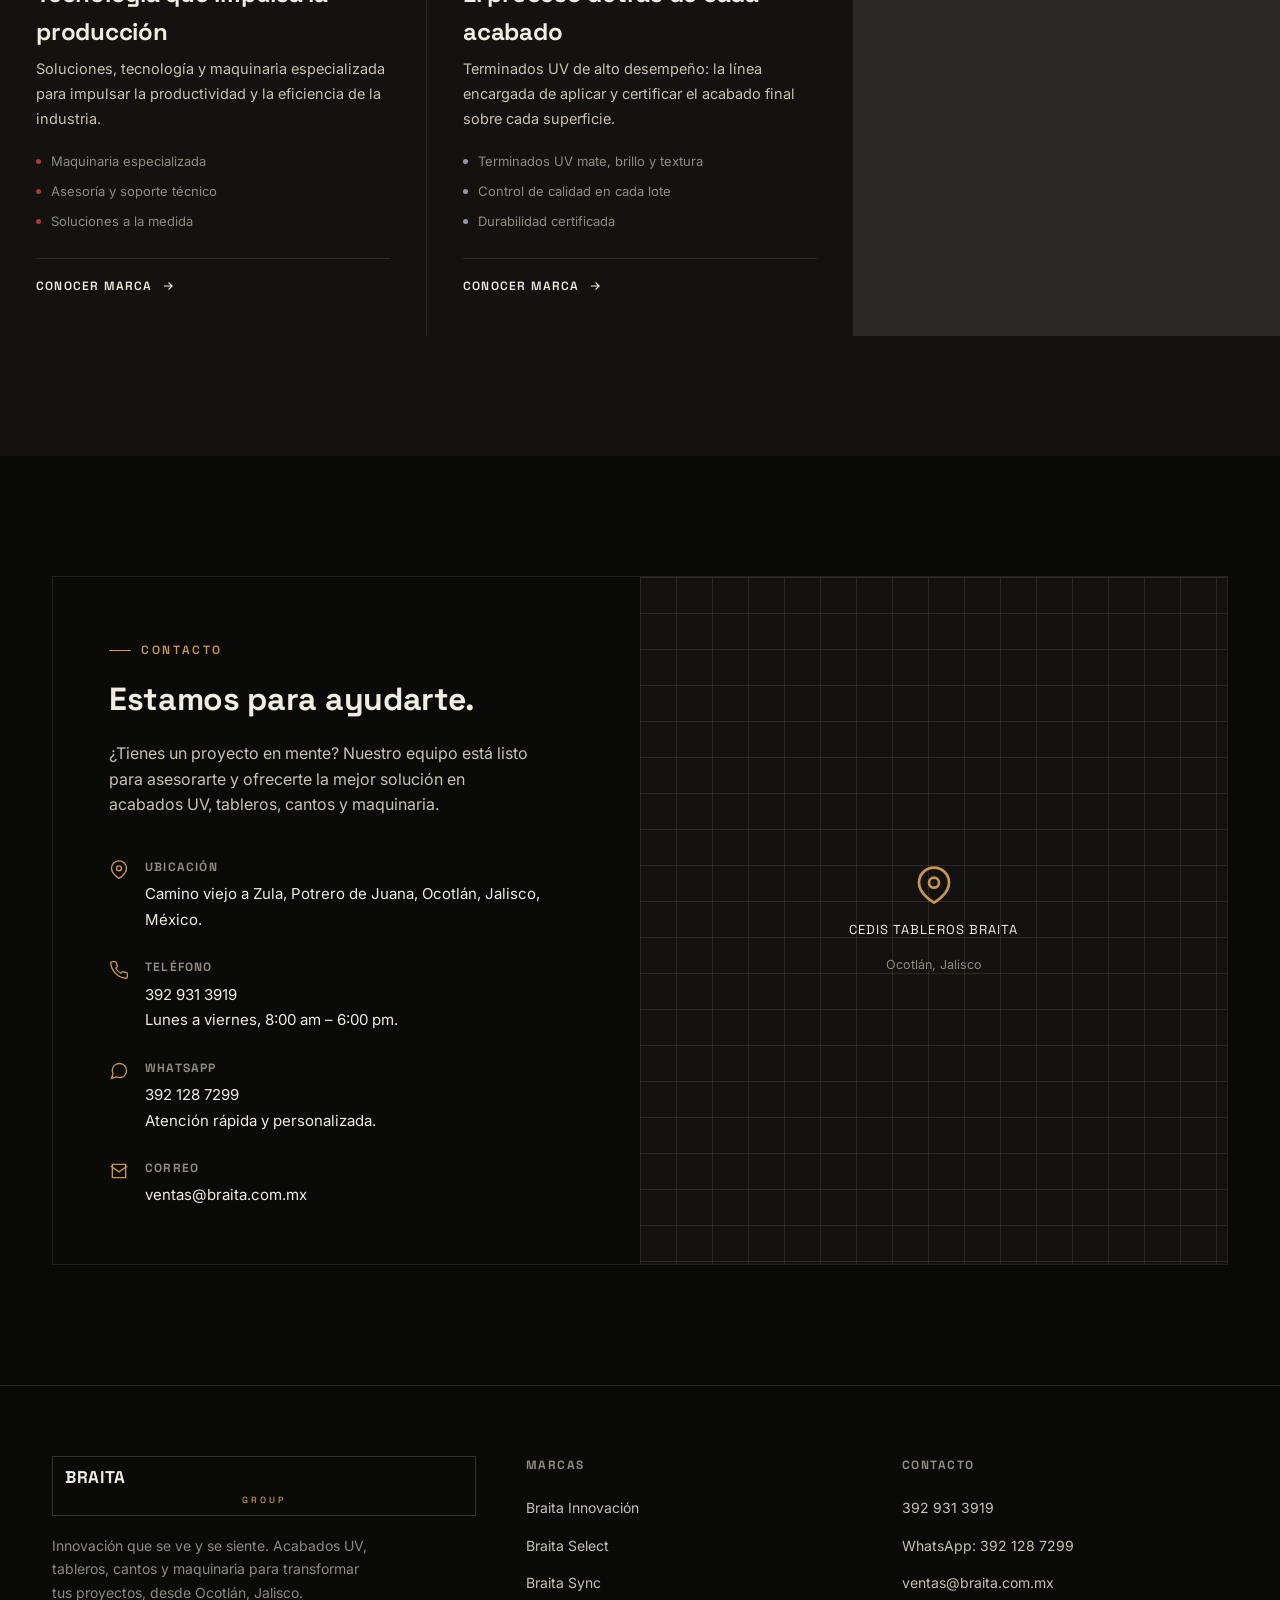
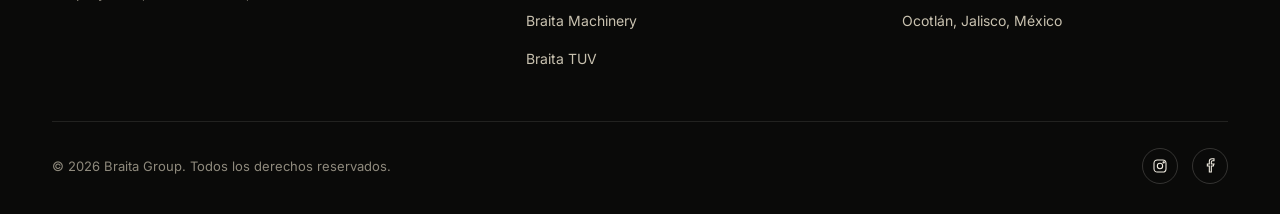
==== commit 0dec1940: "Add files via upload" ====
--- a/index.html
+++ b/index.html
@@ -431,10 +431,15 @@
   width:56px;height:56px;border-radius:50%;
   background:#25D366;display:flex;align-items:center;justify-content:center;
   box-shadow:0 10px 30px rgba(0,0,0,.4);
-  transition:transform .25s var(--ease);
-}
-.wa-fab:hover{transform:scale(1.08);}
+  transition:transform var(--dur-medium) var(--ease-premium);
+  animation:wa-breathe 3.6s var(--ease-premium) infinite;
+}
+.wa-fab:hover{transform:scale(1.08);animation-play-state:paused;}
 .wa-fab svg{width:28px;height:28px;fill:#fff;}
+@keyframes wa-breathe{
+  0%,100%{box-shadow:0 10px 30px rgba(0,0,0,.4), 0 0 0 0 rgba(37,211,102,.35);}
+  50%{box-shadow:0 10px 30px rgba(0,0,0,.4), 0 0 0 10px rgba(37,211,102,0);}
+}
 
 /* ---------------------------------- REVEAL ---------------------------------- */
 .reveal{
@@ -461,9 +466,51 @@
   to{opacity:1;transform:translateY(0);}
 }
 
+/* ---------------------------------- SCROLL PROGRESS BAR ---------------------------------- */
+#scroll-progress{
+  position:fixed;top:0;left:0;height:3px;width:0%;
+  background:linear-gradient(90deg, var(--gold), var(--gold-light));
+  z-index:200;
+  transition:width .12s linear; /* short + linear on purpose: this one tracks scroll position directly, it isn't a "reveal" */
+}
+
+/* ---------------------------------- BUTTON RIPPLE ---------------------------------- */
+/* Circle is spawned by JS on click; only the keyframe lives in CSS. */
+.btn{position:relative;overflow:hidden;} /* needed so the ripple clips inside the button */
+@keyframes btn-ripple{
+  to{transform:scale(4);opacity:0;}
+}
+
+/* ---------------------------------- GOLD TEXT SHIMMER ---------------------------------- */
+/* Used sparingly on a single emphasis word — a slow shifting gold gradient,
+   not a flashy effect. Falls back to solid --gold-light if the browser
+   can't clip a gradient to text. */
+.text-shimmer{
+  background:linear-gradient(100deg, var(--gold) 20%, var(--gold-light) 50%, var(--gold) 80%);
+  background-size:220% auto;
+  -webkit-background-clip:text;
+  background-clip:text;
+  -webkit-text-fill-color:transparent;
+  animation:shimmer-shift 6s ease-in-out infinite;
+}
+@keyframes shimmer-shift{
+  0%,100%{background-position:0% 50%;}
+  50%{background-position:100% 50%;}
+}
+@media (prefers-reduced-motion: reduce){
+  .text-shimmer{animation:none;}
+}
+
+/* ---------------------------------- ANCHOR SCROLL OFFSET ---------------------------------- */
+/* So sections don't end up hidden under the fixed header when jumped to
+   via #nosotros / #marcas / #ubicacion links. */
+section[id]{scroll-margin-top:96px;}
+
 </style>
 </head>
 <body>
+<div id="scroll-progress"></div>
+
 
 <!-- ============================= HEADER ============================= -->
 <header class="site-header">
@@ -500,7 +547,7 @@
     <div class="wrap">
       <div class="hero-copy">
         <span class="eyebrow">Ocotlán, Jalisco · México</span>
-        <h1>Superficies que se ven,<br>acabados que se <em>sienten</em>.</h1>
+        <h1>Superficies que se ven,<br>acabados que se <em class="text-shimmer">sienten</em>.</h1>
         <p class="lead">Braita Group desarrolla acabados UV, tableros, cantos y maquinaria para transformar superficies planas en experiencias de alto desempeño. Cinco marcas, un mismo estándar de calidad.</p>
         <div class="hero-actions">
           <a class="btn btn-primary" href="#marcas">
@@ -855,6 +902,65 @@
   const yearEl = document.querySelector('[data-year]');
   if (yearEl) yearEl.textContent = new Date().getFullYear();
 
+  /* ---- Scroll progress bar ---- */
+  const progressBar = document.getElementById('scroll-progress');
+  if (progressBar) {
+    const updateProgress = () => {
+      const scrollable = document.documentElement.scrollHeight - document.documentElement.clientHeight;
+      const pct = scrollable > 0 ? (window.scrollY / scrollable) * 100 : 0;
+      progressBar.style.width = pct + '%';
+    };
+    updateProgress();
+    window.addEventListener('scroll', updateProgress, { passive: true });
+    window.addEventListener('resize', updateProgress);
+  }
+
+  /* ---- Button ripple effect ---- */
+  // Purely decorative, self-cleaning: the span removes itself after the
+  // animation ends, so it never piles up or interferes with .btn's own
+  // hover transition (that one still runs on the button itself).
+  document.querySelectorAll('.btn').forEach(btn => {
+    btn.addEventListener('click', (e) => {
+      const rect = btn.getBoundingClientRect();
+      const size = Math.max(rect.width, rect.height);
+      const ripple = document.createElement('span');
+      ripple.style.position = 'absolute';
+      ripple.style.left = (e.clientX - rect.left - size / 2) + 'px';
+      ripple.style.top = (e.clientY - rect.top - size / 2) + 'px';
+      ripple.style.width = ripple.style.height = size + 'px';
+      ripple.style.borderRadius = '50%';
+      ripple.style.background = 'rgba(255,255,255,0.35)';
+      ripple.style.pointerEvents = 'none';
+      ripple.style.animation = 'btn-ripple 0.7s ease-out';
+      btn.appendChild(ripple);
+      ripple.addEventListener('animationend', () => ripple.remove());
+    });
+  });
+
+  /* ---- Soft fade when leaving to another page of the group ----
+     Only intercepts real same-site page navigations — explicitly leaves
+     #anchors, external http(s) links, target="_blank", mailto: and tel:
+     links alone, so WhatsApp/Instagram/Facebook/phone/email links keep
+     working normally. */
+  document.querySelectorAll('a[href]').forEach(link => {
+    const href = link.getAttribute('href');
+    const isInternalPage = href
+      && !href.startsWith('#')
+      && !href.startsWith('http')
+      && !href.startsWith('mailto:')
+      && !href.startsWith('tel:')
+      && link.target !== '_blank';
+
+    if (!isInternalPage) return;
+
+    link.addEventListener('click', (e) => {
+      e.preventDefault();
+      document.body.style.transition = 'opacity .35s ease';
+      document.body.style.opacity = '0.85';
+      setTimeout(() => { window.location.href = href; }, 180);
+    });
+  });
+
 });
 
 </script>
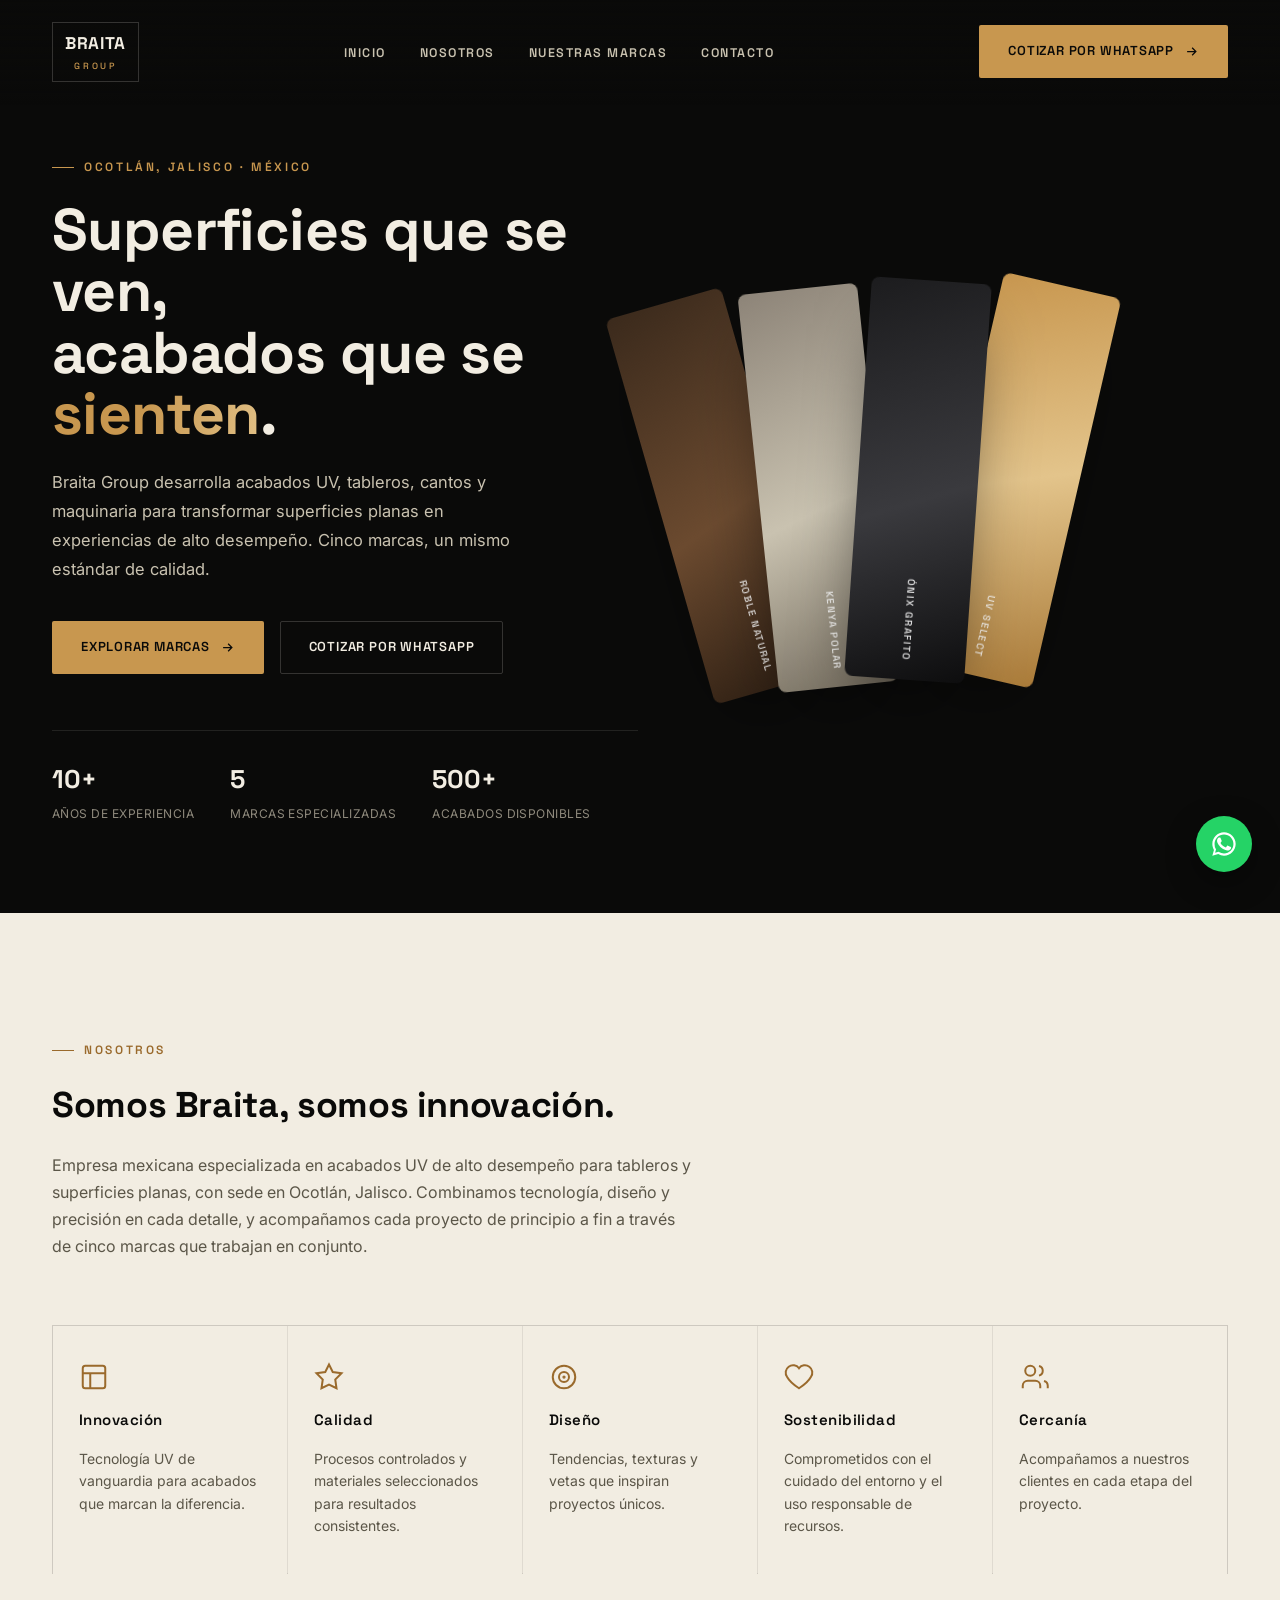
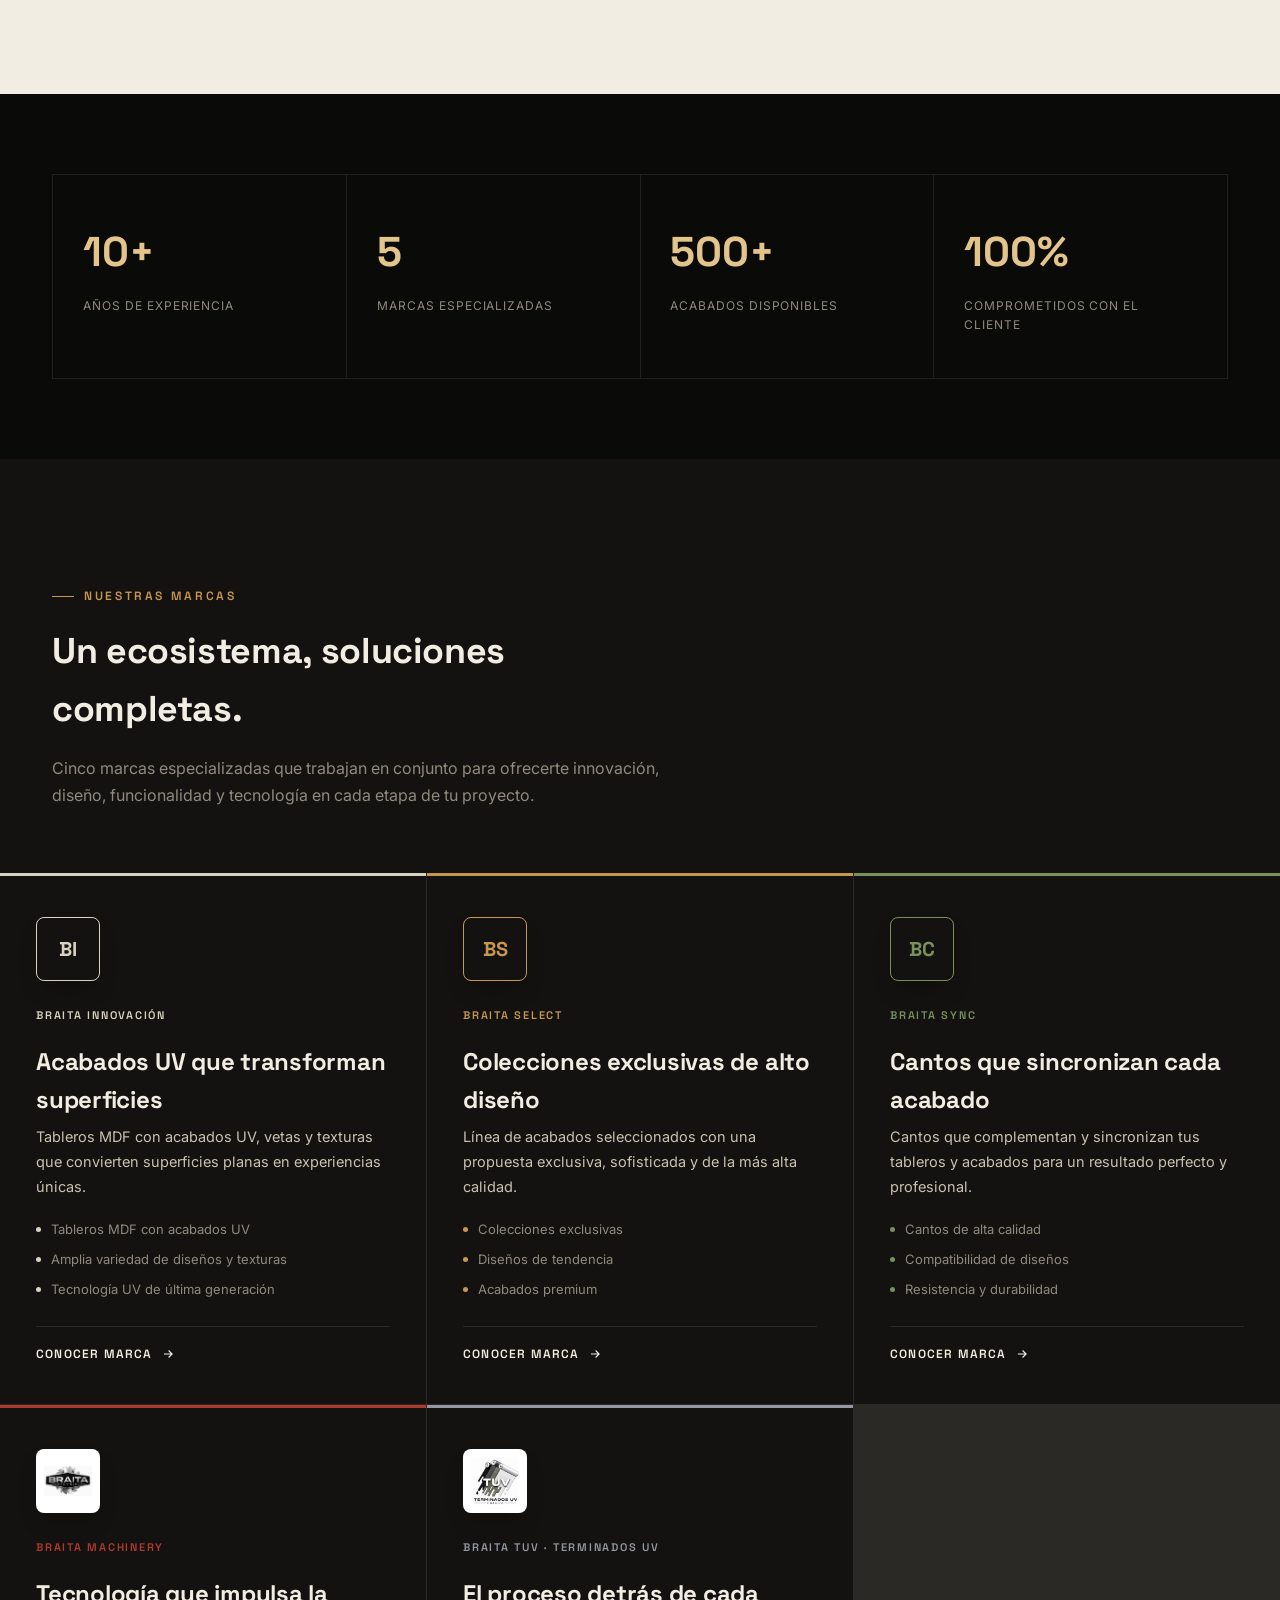
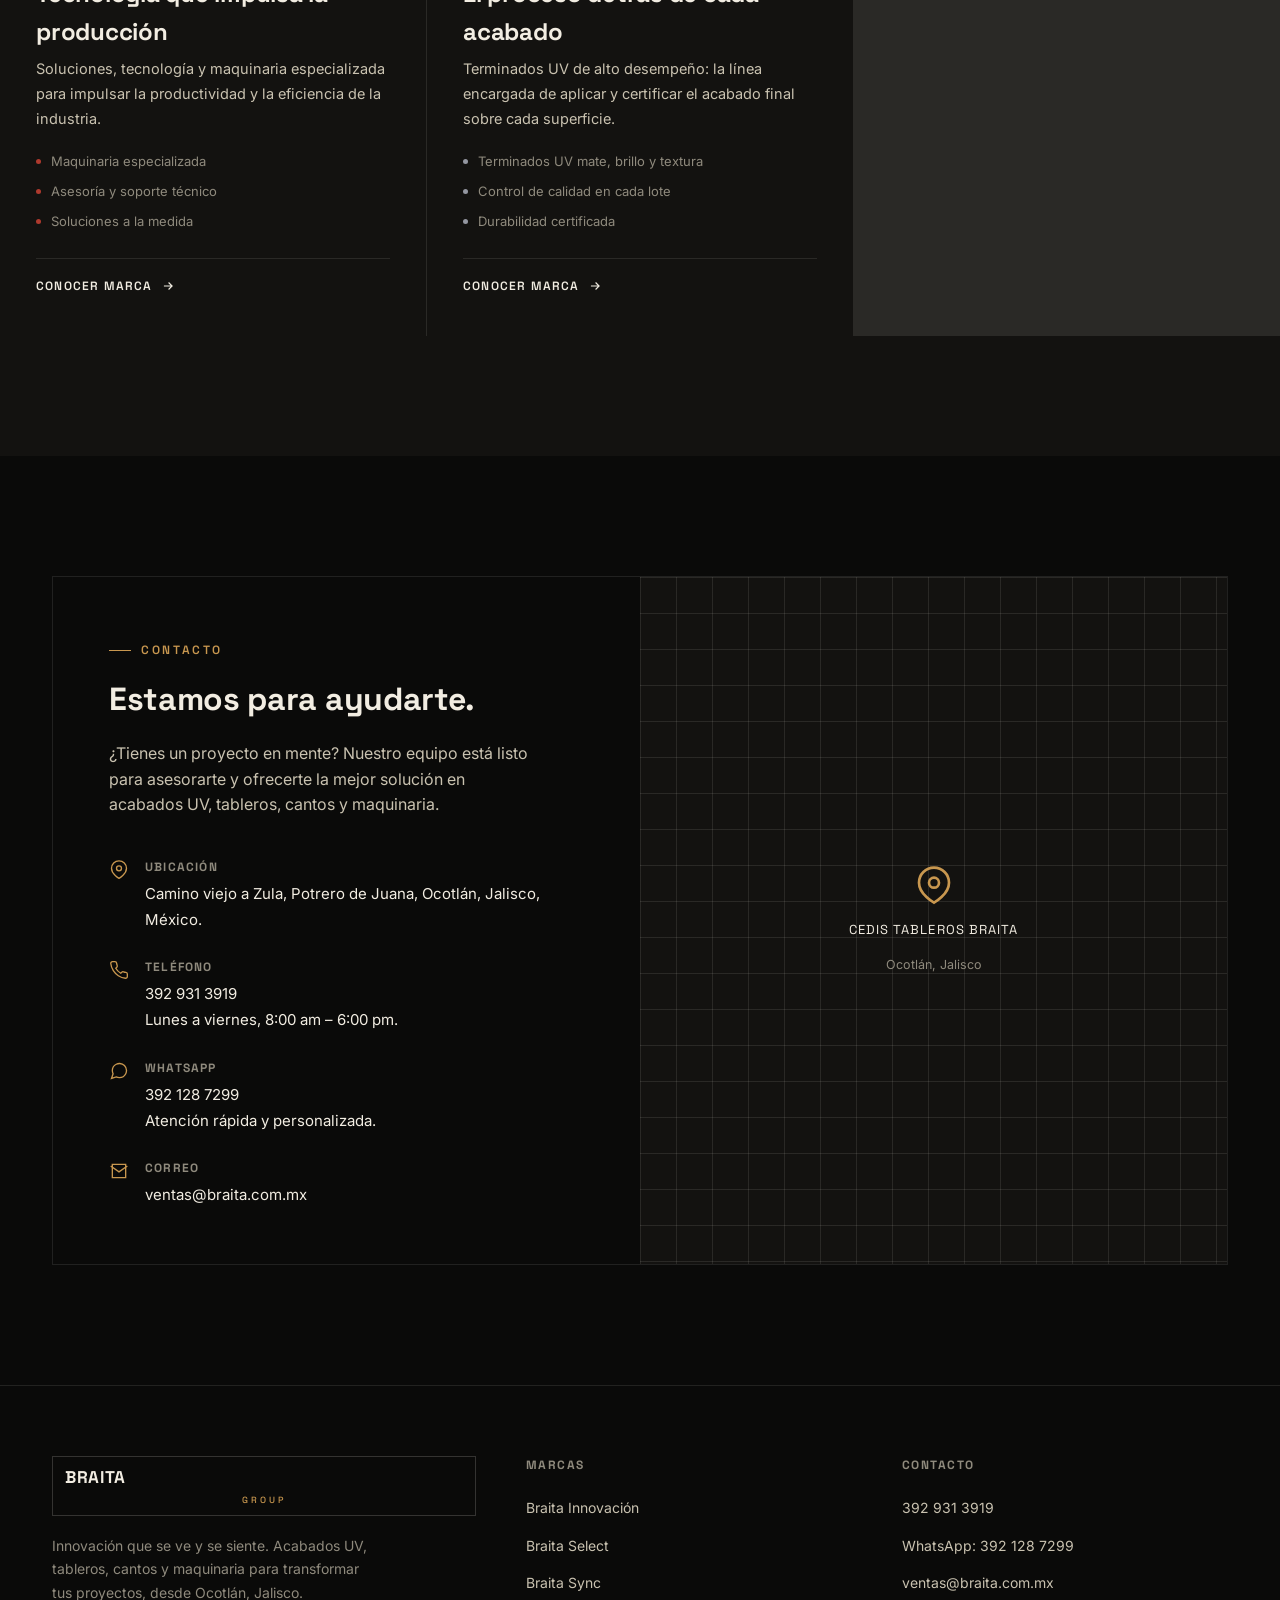
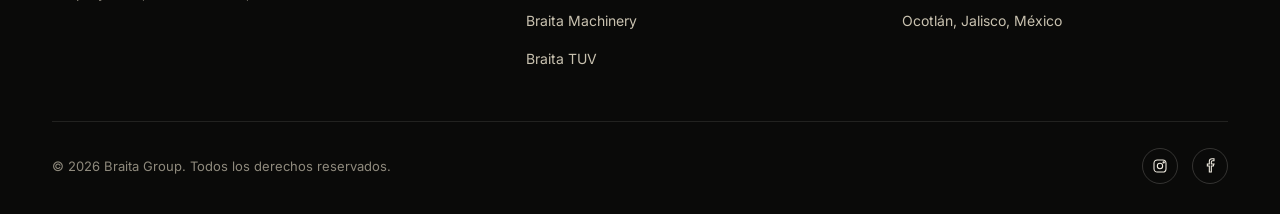
==== commit d0cf1935: "Add files via upload" ====
--- a/index.html
+++ b/index.html
@@ -48,6 +48,7 @@
   --dur-fast:.4s;
   --dur-medium:.9s;
   --dur-slow:1.4s;
+  --dur-reveal:1.9s; /* dedicated, slower — only for scroll "unfold", never for hover */
 }
 
 *,*::before,*::after{box-sizing:border-box;}
@@ -442,28 +443,65 @@
 }
 
 /* ---------------------------------- REVEAL ---------------------------------- */
+/* The base block-level reveal: bigger travel distance + longer duration
+   than the old version on purpose, so it reads as an unhurried "unfold"
+   instead of a snap-into-place. This is the ONLY thing that animates
+   opacity/transform/filter on these elements — nothing else touches them,
+   so there's nothing for it to fight with. */
 .reveal{
   opacity:0;
-  transform:translateY(34px) scale(.985);
-  filter:blur(6px);
-  transition:opacity var(--dur-slow) var(--ease-premium),
-             transform var(--dur-slow) var(--ease-premium),
-             filter var(--dur-slow) var(--ease-premium);
+  transform:translateY(52px) scale(.96);
+  filter:blur(10px);
+  transition:opacity var(--dur-reveal) var(--ease-premium),
+             transform var(--dur-reveal) var(--ease-premium),
+             filter var(--dur-reveal) var(--ease-premium);
 }
 .reveal.is-visible{opacity:1;transform:translateY(0) scale(1);filter:blur(0);}
 
-/* stagger children of the brand grid so cards arrive one after another */
-.brand-grid.reveal.is-visible .brand-card{
-  animation:card-rise var(--dur-slow) var(--ease-premium) both;
-}
-.brand-grid .brand-card:nth-child(1){animation-delay:.05s;}
-.brand-grid .brand-card:nth-child(2){animation-delay:.15s;}
-.brand-grid .brand-card:nth-child(3){animation-delay:.25s;}
-.brand-grid .brand-card:nth-child(4){animation-delay:.35s;}
-.brand-grid .brand-card:nth-child(5){animation-delay:.45s;}
+/* ---- Per-section cascade ----
+   Each group below reveals its own children in a short, LOCAL stagger
+   (delays only ever count 1..5 within that one group — never a running
+   count across the whole page, which is what causes far-down sections to
+   take seconds to appear). Every group uses the same card-rise keyframe
+   so the cascade feels consistent across the whole site. */
 @keyframes card-rise{
-  from{opacity:0;transform:translateY(26px);}
-  to{opacity:1;transform:translateY(0);}
+  from{opacity:0;transform:translateY(34px) scale(.97);filter:blur(6px);}
+  to{opacity:1;transform:translateY(0) scale(1);filter:blur(0);}
+}
+
+.brand-grid.reveal.is-visible .brand-card,
+.pillars.reveal.is-visible .pillar,
+.wrap.reveal.is-visible .stat,
+.wrap.reveal.is-visible .info-list .row{
+  animation:card-rise var(--dur-reveal) var(--ease-premium) both;
+}
+
+.brand-grid .brand-card:nth-child(1),
+.pillars .pillar:nth-child(1),
+.stat:nth-child(1),
+.info-list .row:nth-child(1){animation-delay:.08s;}
+
+.brand-grid .brand-card:nth-child(2),
+.pillars .pillar:nth-child(2),
+.stat:nth-child(2),
+.info-list .row:nth-child(2){animation-delay:.2s;}
+
+.brand-grid .brand-card:nth-child(3),
+.pillars .pillar:nth-child(3),
+.stat:nth-child(3),
+.info-list .row:nth-child(3){animation-delay:.32s;}
+
+.brand-grid .brand-card:nth-child(4),
+.pillars .pillar:nth-child(4),
+.stat:nth-child(4),
+.info-list .row:nth-child(4){animation-delay:.44s;}
+
+.brand-grid .brand-card:nth-child(5),
+.pillars .pillar:nth-child(5){animation-delay:.56s;}
+
+@media (prefers-reduced-motion: reduce){
+  .reveal{filter:none;}
+  .brand-grid .brand-card, .pillars .pillar, .stat, .info-list .row{animation:none !important;}
 }
 
 /* ---------------------------------- SCROLL PROGRESS BAR ---------------------------------- */
@@ -831,7 +869,11 @@
     });
   }
 
-  /* ---- Scroll reveal ---- */
+  /* ---- Scroll reveal ----
+     threshold is low and rootMargin is small on purpose: we want the
+     animation to start the moment a section starts entering the viewport,
+     so the slow unfold plays out WHILE you scroll — not fire late and
+     look like it's popping in already-visible. */
   const revealEls = document.querySelectorAll('.reveal');
   if ('IntersectionObserver' in window) {
     const io = new IntersectionObserver((entries) => {
@@ -841,7 +883,7 @@
           io.unobserve(entry.target);
         }
       });
-    }, { threshold: 0.15, rootMargin: '0px 0px -40px 0px' });
+    }, { threshold: 0.05, rootMargin: '0px 0px -60px 0px' });
     revealEls.forEach(el => io.observe(el));
   } else {
     revealEls.forEach(el => el.classList.add('is-visible'));
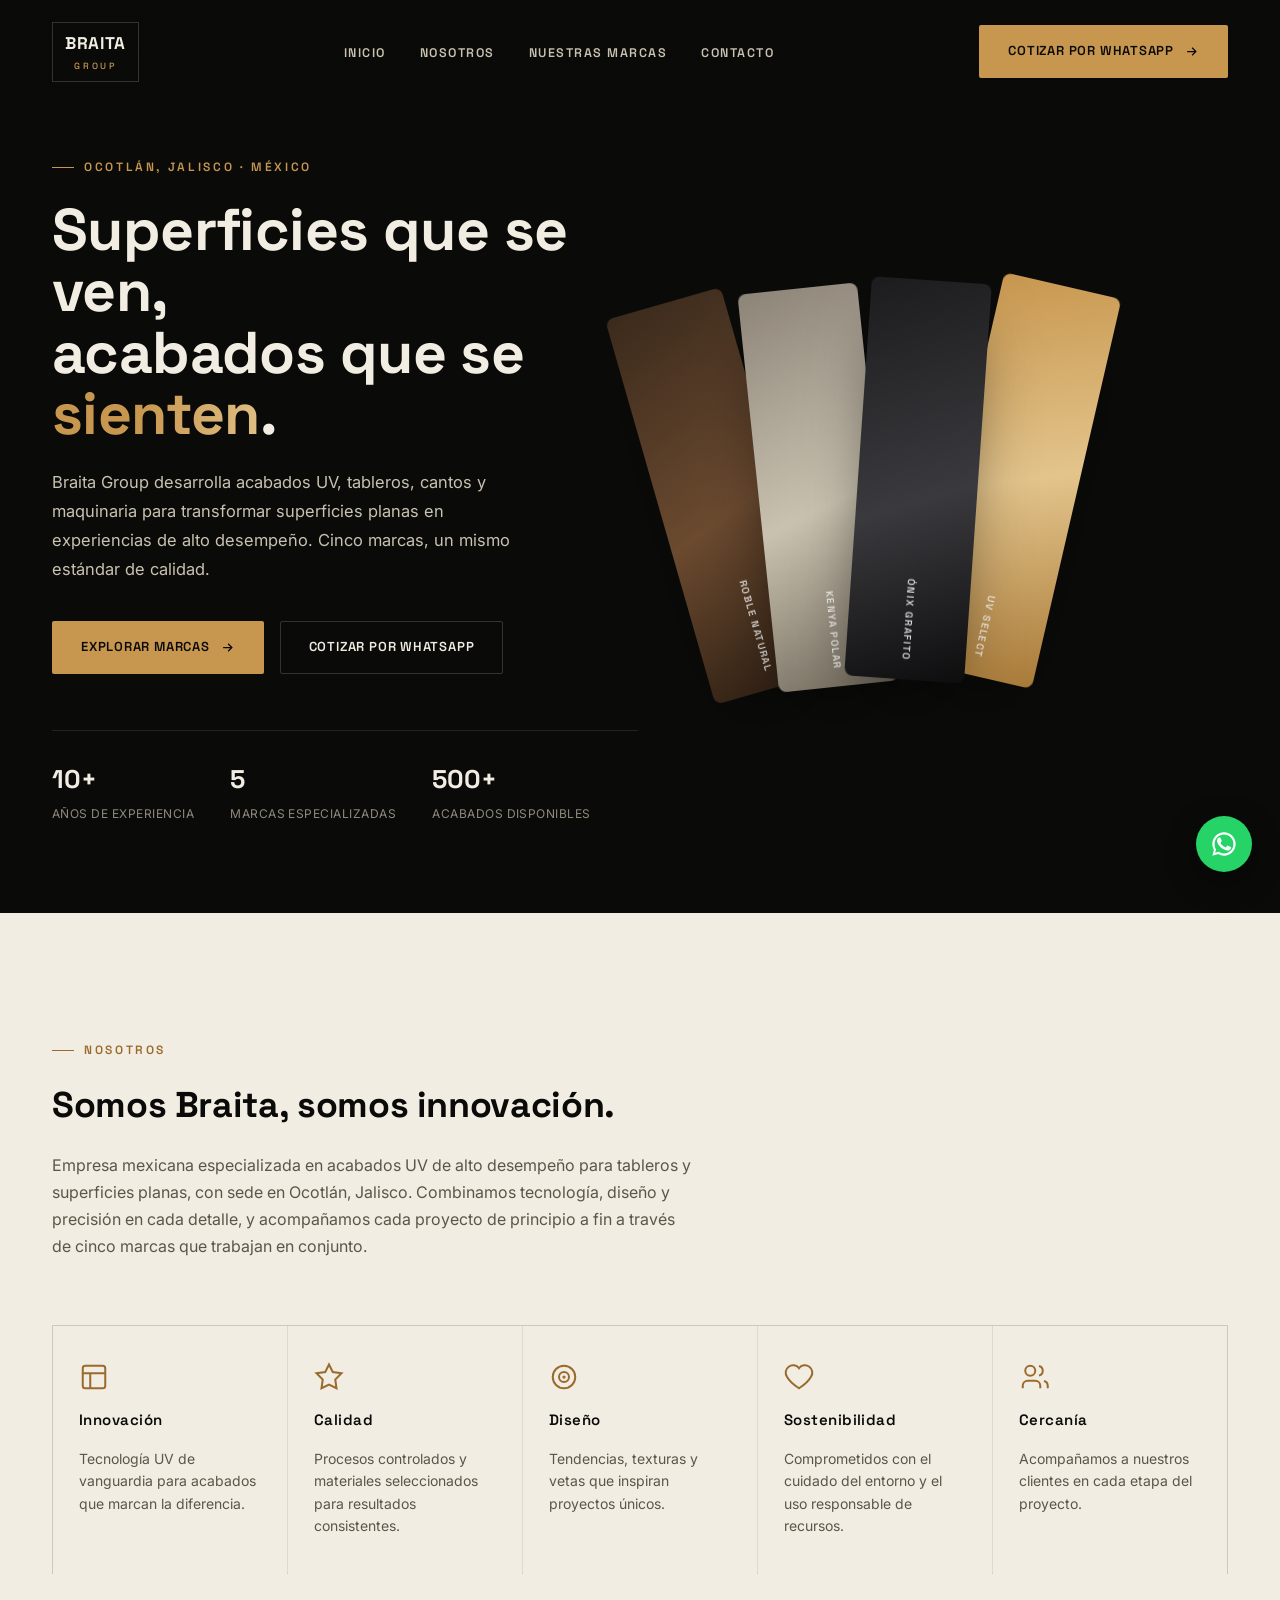
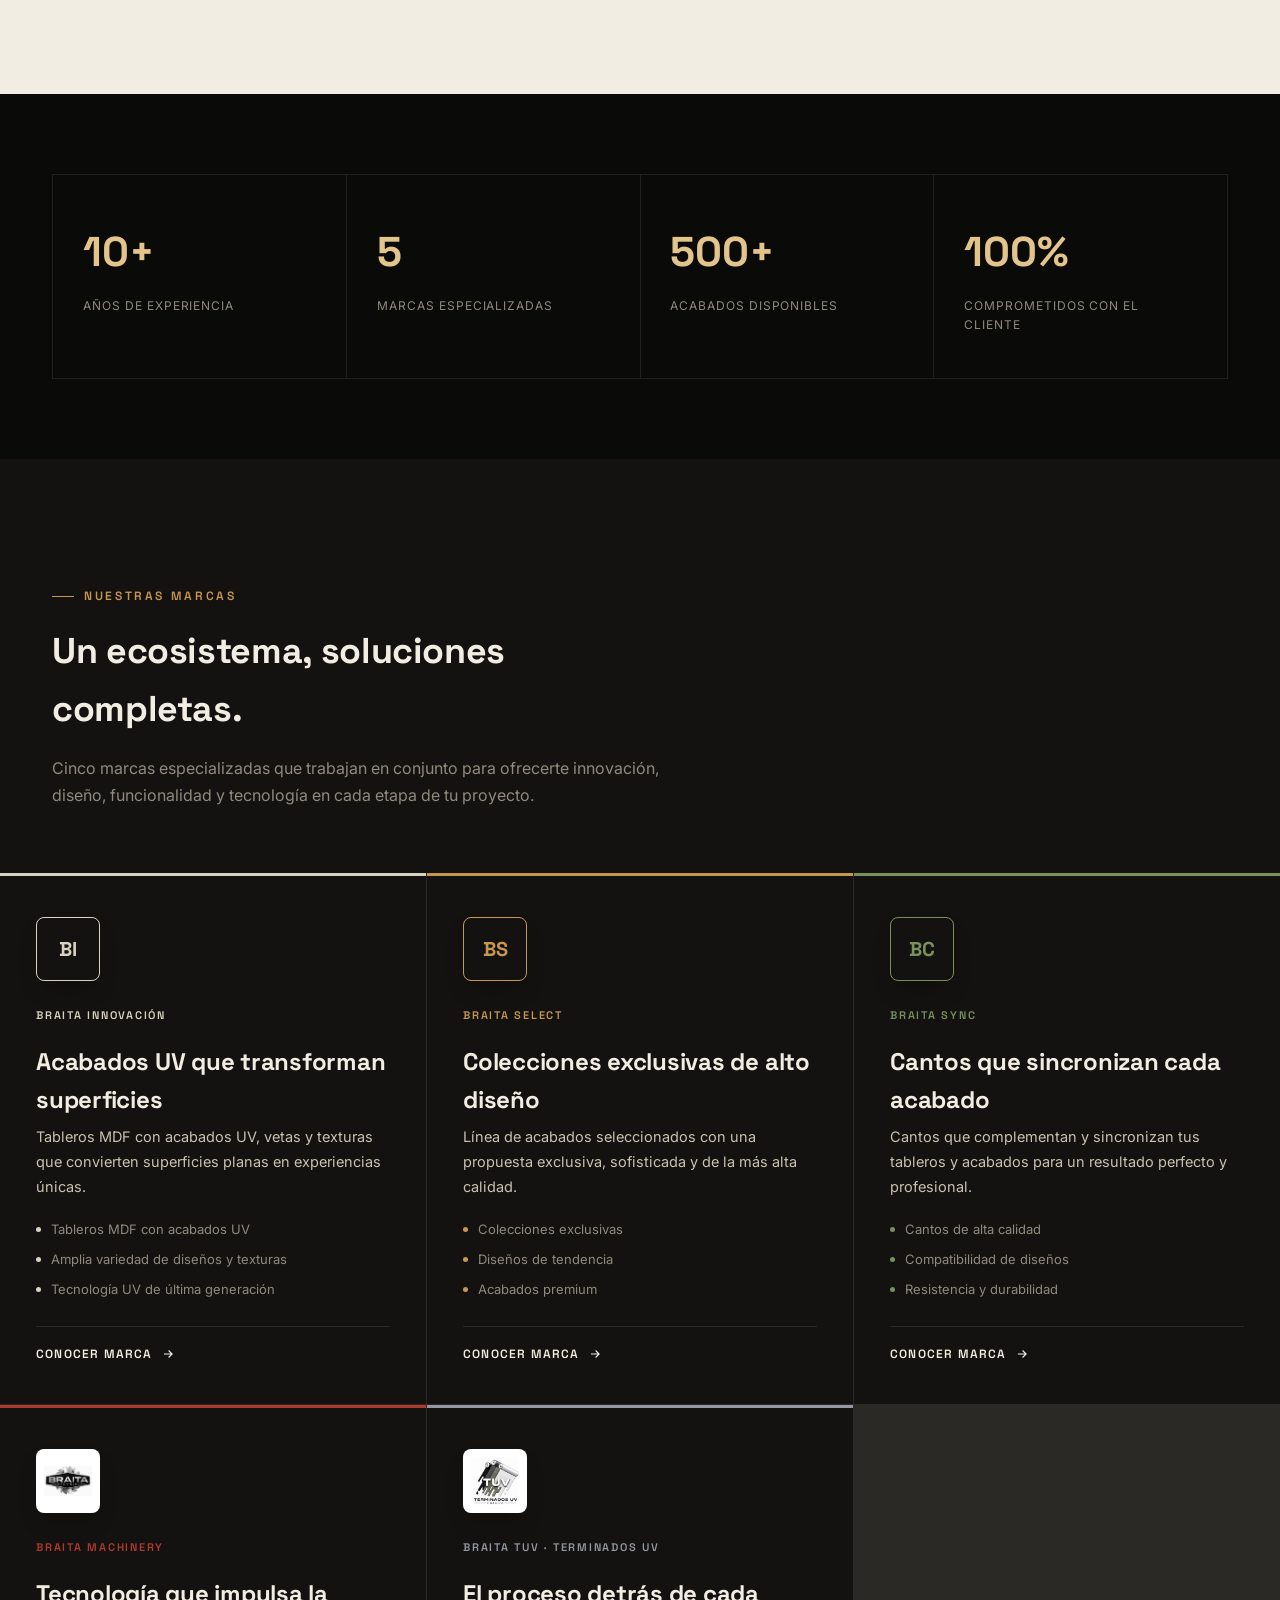
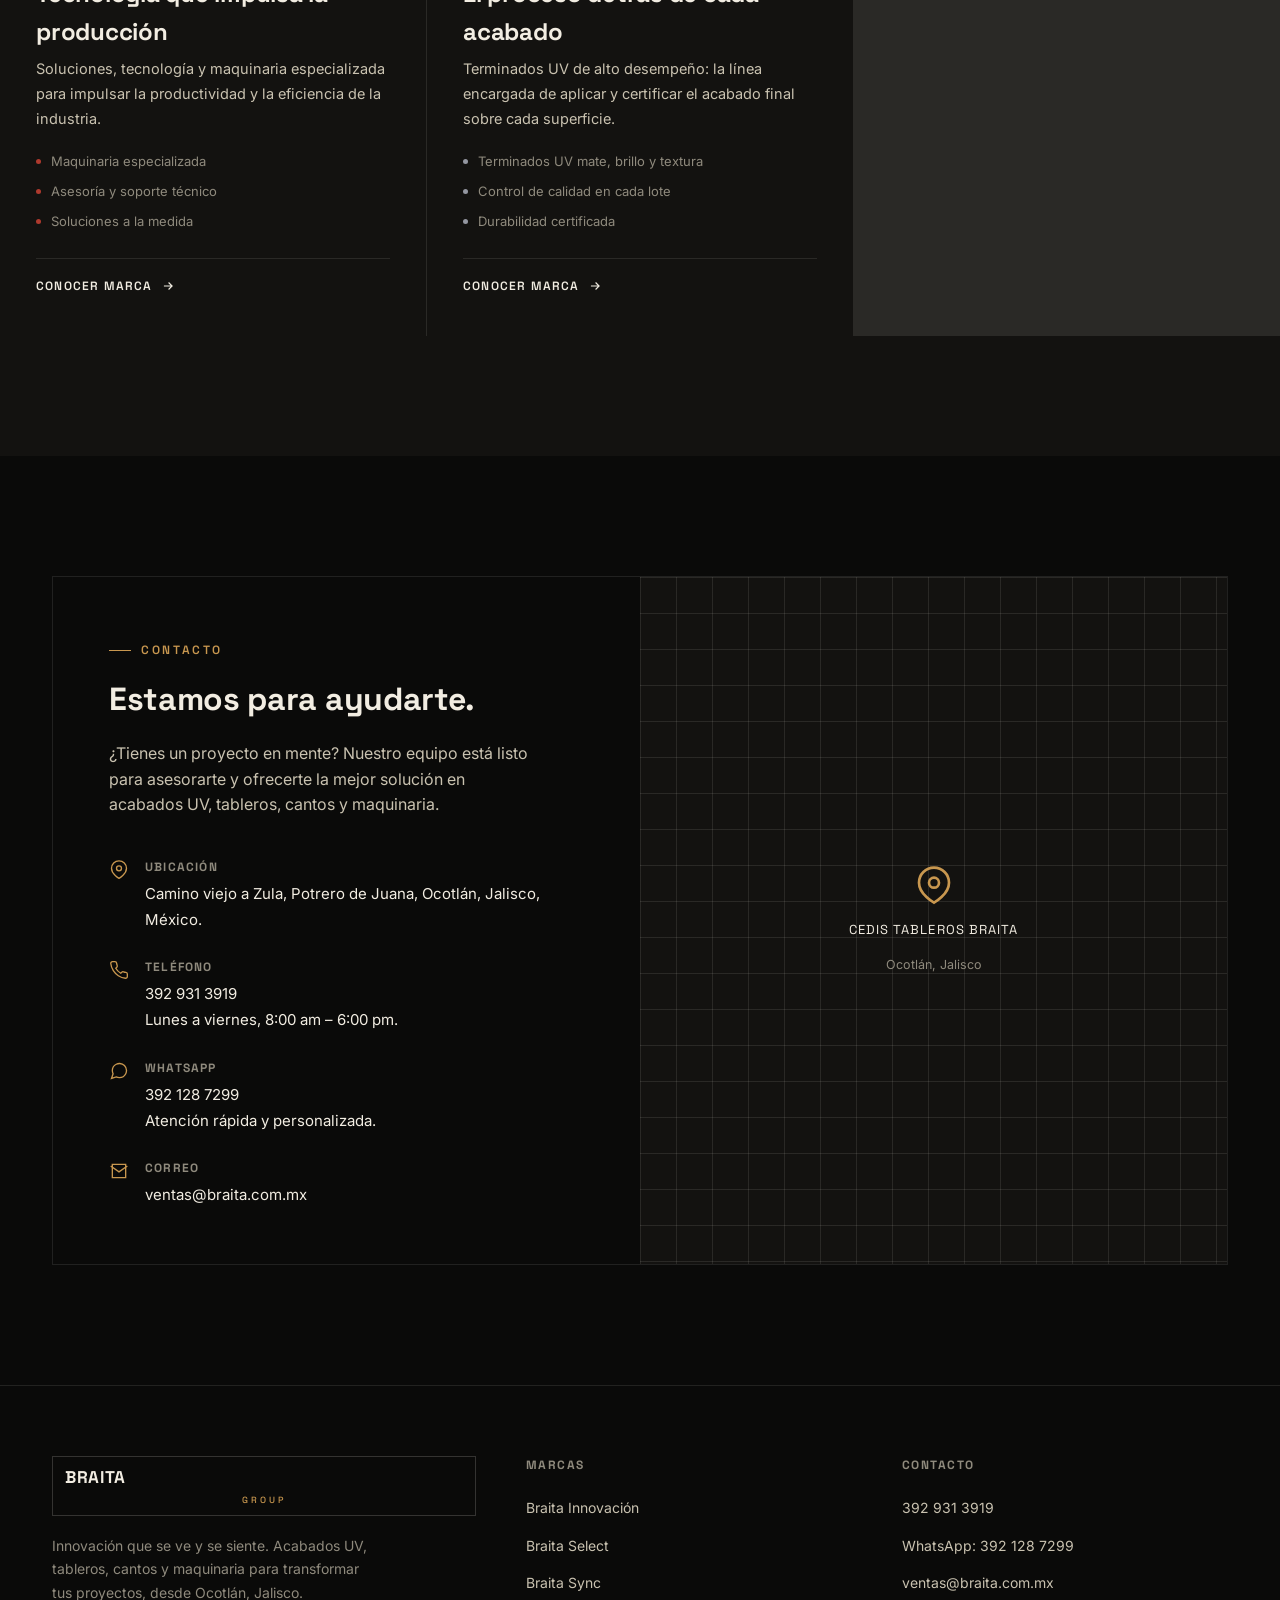
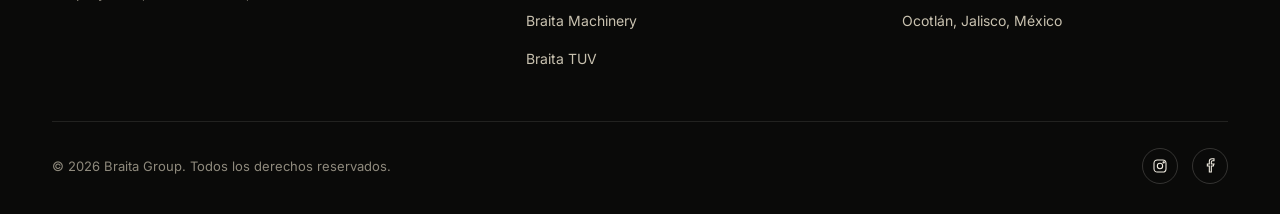
==== commit b1db865d: "Add files via upload" ====
--- a/index.html
+++ b/index.html
@@ -45,10 +45,17 @@
   --ease:cubic-bezier(.16,.8,.24,1);
   /* premium, slow, "creamy" curve — soft acceleration, long gentle settle */
   --ease-premium:cubic-bezier(.19,1,.22,1);
+  /* Genuine ease-IN-out: starts slow, builds speed through the middle,
+     settles slowly at the end. This is what actually reads as a slow
+     "unfold" — a fast-start/slow-tail curve (like --ease-premium above)
+     concentrates almost all the visible motion in the first ~300ms no
+     matter how long the transition-duration is, which is why the old
+     version still looked like it "popped" even at 1.9s. */
+  --ease-unfold:cubic-bezier(.76,0,.24,1);
   --dur-fast:.4s;
   --dur-medium:.9s;
   --dur-slow:1.4s;
-  --dur-reveal:1.9s; /* dedicated, slower — only for scroll "unfold", never for hover */
+  --dur-reveal:2.2s; /* dedicated, slower — only for scroll "unfold", never for hover */
 }
 
 *,*::before,*::after{box-sizing:border-box;}
@@ -452,9 +459,9 @@
   opacity:0;
   transform:translateY(52px) scale(.96);
   filter:blur(10px);
-  transition:opacity var(--dur-reveal) var(--ease-premium),
-             transform var(--dur-reveal) var(--ease-premium),
-             filter var(--dur-reveal) var(--ease-premium);
+  transition:opacity var(--dur-reveal) var(--ease-unfold),
+             transform var(--dur-reveal) var(--ease-unfold),
+             filter var(--dur-reveal) var(--ease-unfold);
 }
 .reveal.is-visible{opacity:1;transform:translateY(0) scale(1);filter:blur(0);}
 
@@ -473,7 +480,7 @@
 .pillars.reveal.is-visible .pillar,
 .wrap.reveal.is-visible .stat,
 .wrap.reveal.is-visible .info-list .row{
-  animation:card-rise var(--dur-reveal) var(--ease-premium) both;
+  animation:card-rise var(--dur-reveal) var(--ease-unfold) both;
 }
 
 .brand-grid .brand-card:nth-child(1),
@@ -870,10 +877,12 @@
   }
 
   /* ---- Scroll reveal ----
-     threshold is low and rootMargin is small on purpose: we want the
-     animation to start the moment a section starts entering the viewport,
-     so the slow unfold plays out WHILE you scroll — not fire late and
-     look like it's popping in already-visible. */
+     threshold:0 + no rootMargin shrink = fires the instant even 1px of the
+     section enters the viewport. That matters now that .reveal uses a real
+     ease-in-out curve (--ease-unfold): the whole point of that curve is a
+     slow, visible start, so we want the animation to begin as early as
+     possible while the section is still scrolling into view — not after
+     it's already mostly on-screen, which would hide that slow start. */
   const revealEls = document.querySelectorAll('.reveal');
   if ('IntersectionObserver' in window) {
     const io = new IntersectionObserver((entries) => {
@@ -883,7 +892,7 @@
           io.unobserve(entry.target);
         }
       });
-    }, { threshold: 0.05, rootMargin: '0px 0px -60px 0px' });
+    }, { threshold: 0, rootMargin: '0px' });
     revealEls.forEach(el => io.observe(el));
   } else {
     revealEls.forEach(el => el.classList.add('is-visible'));
